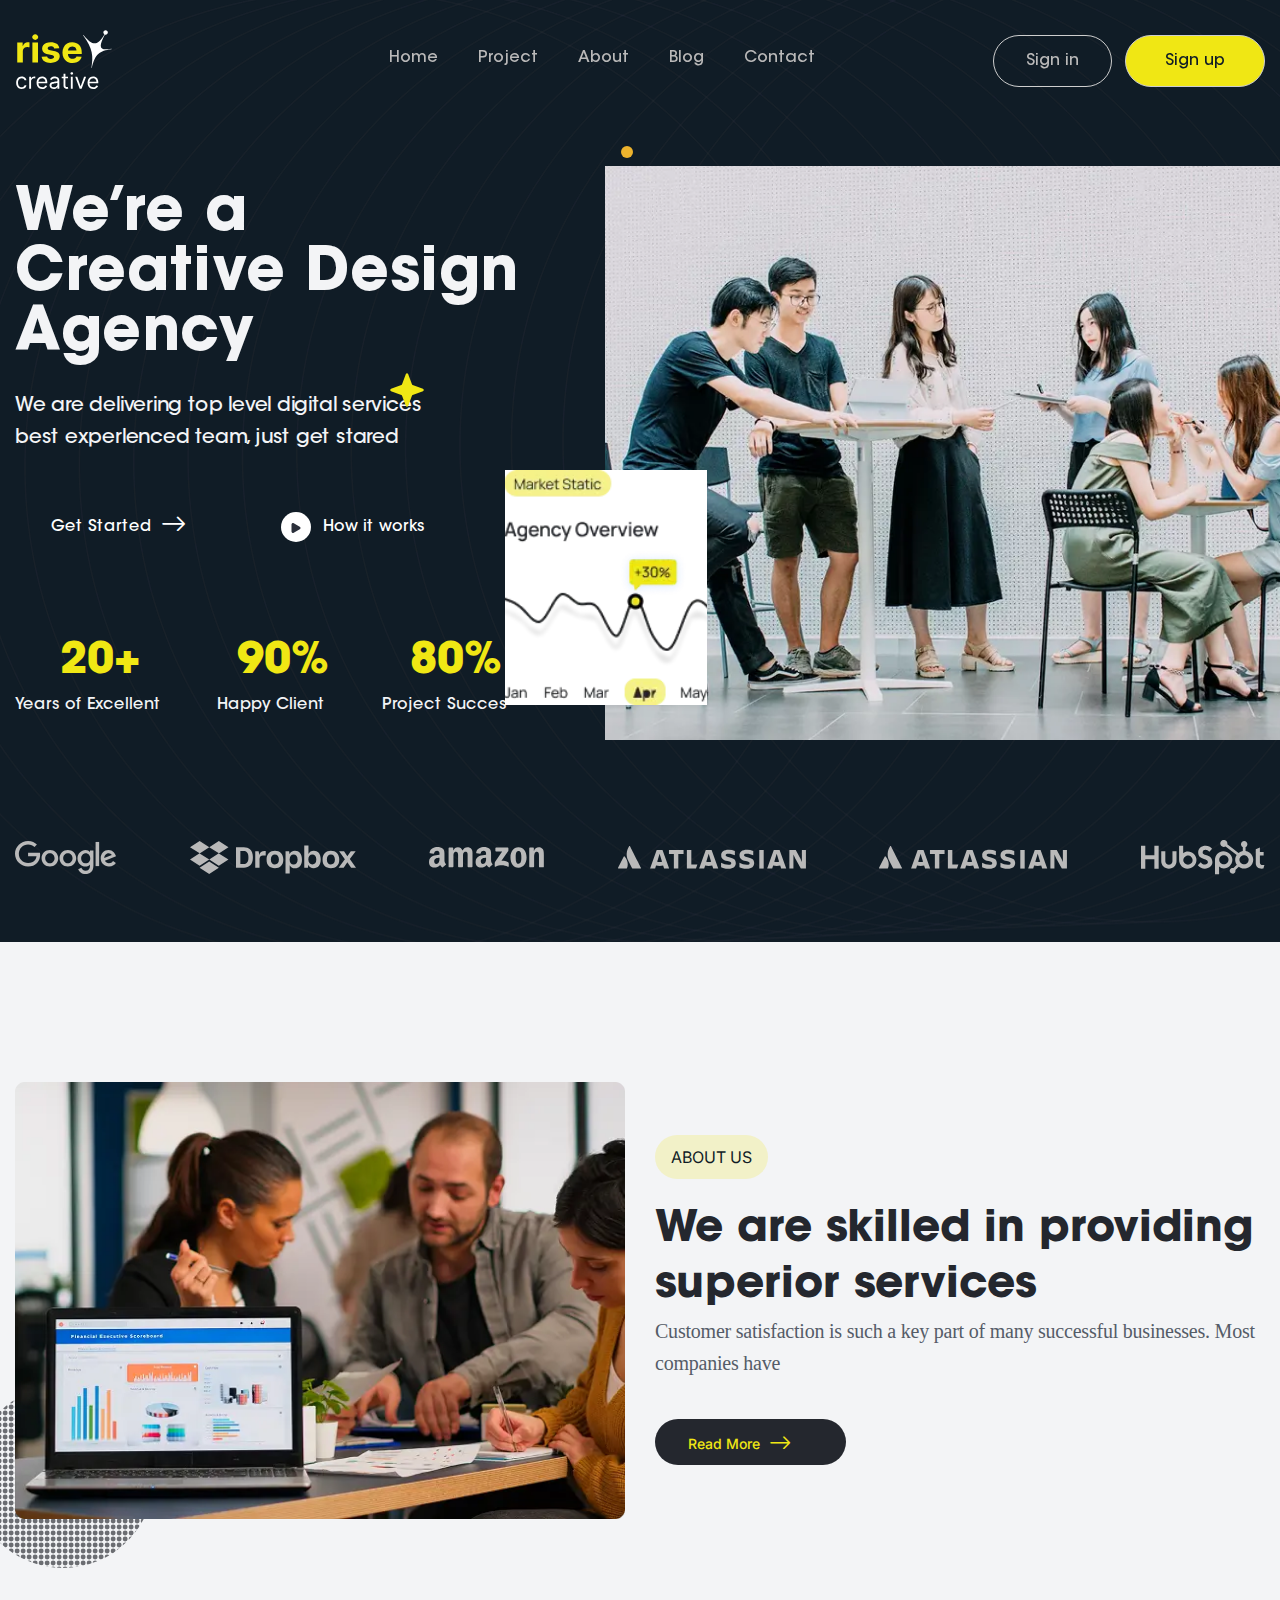
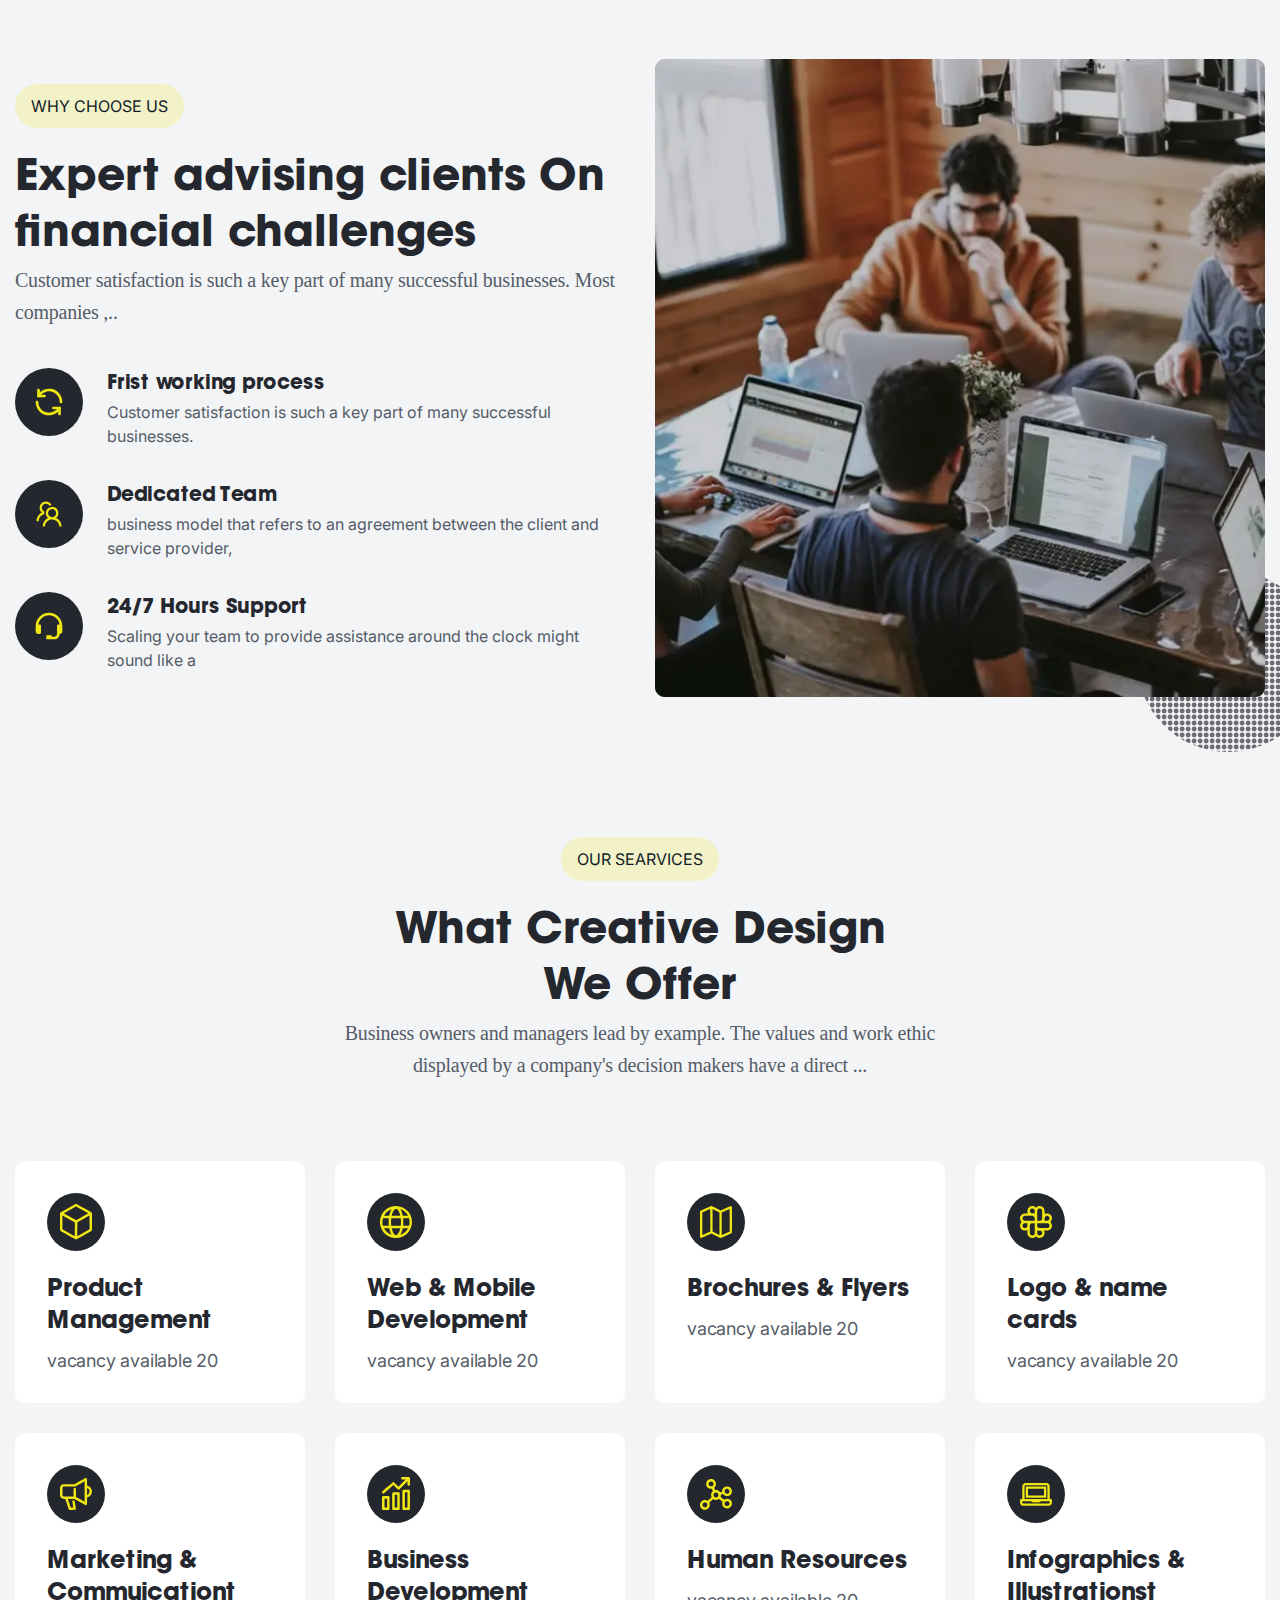
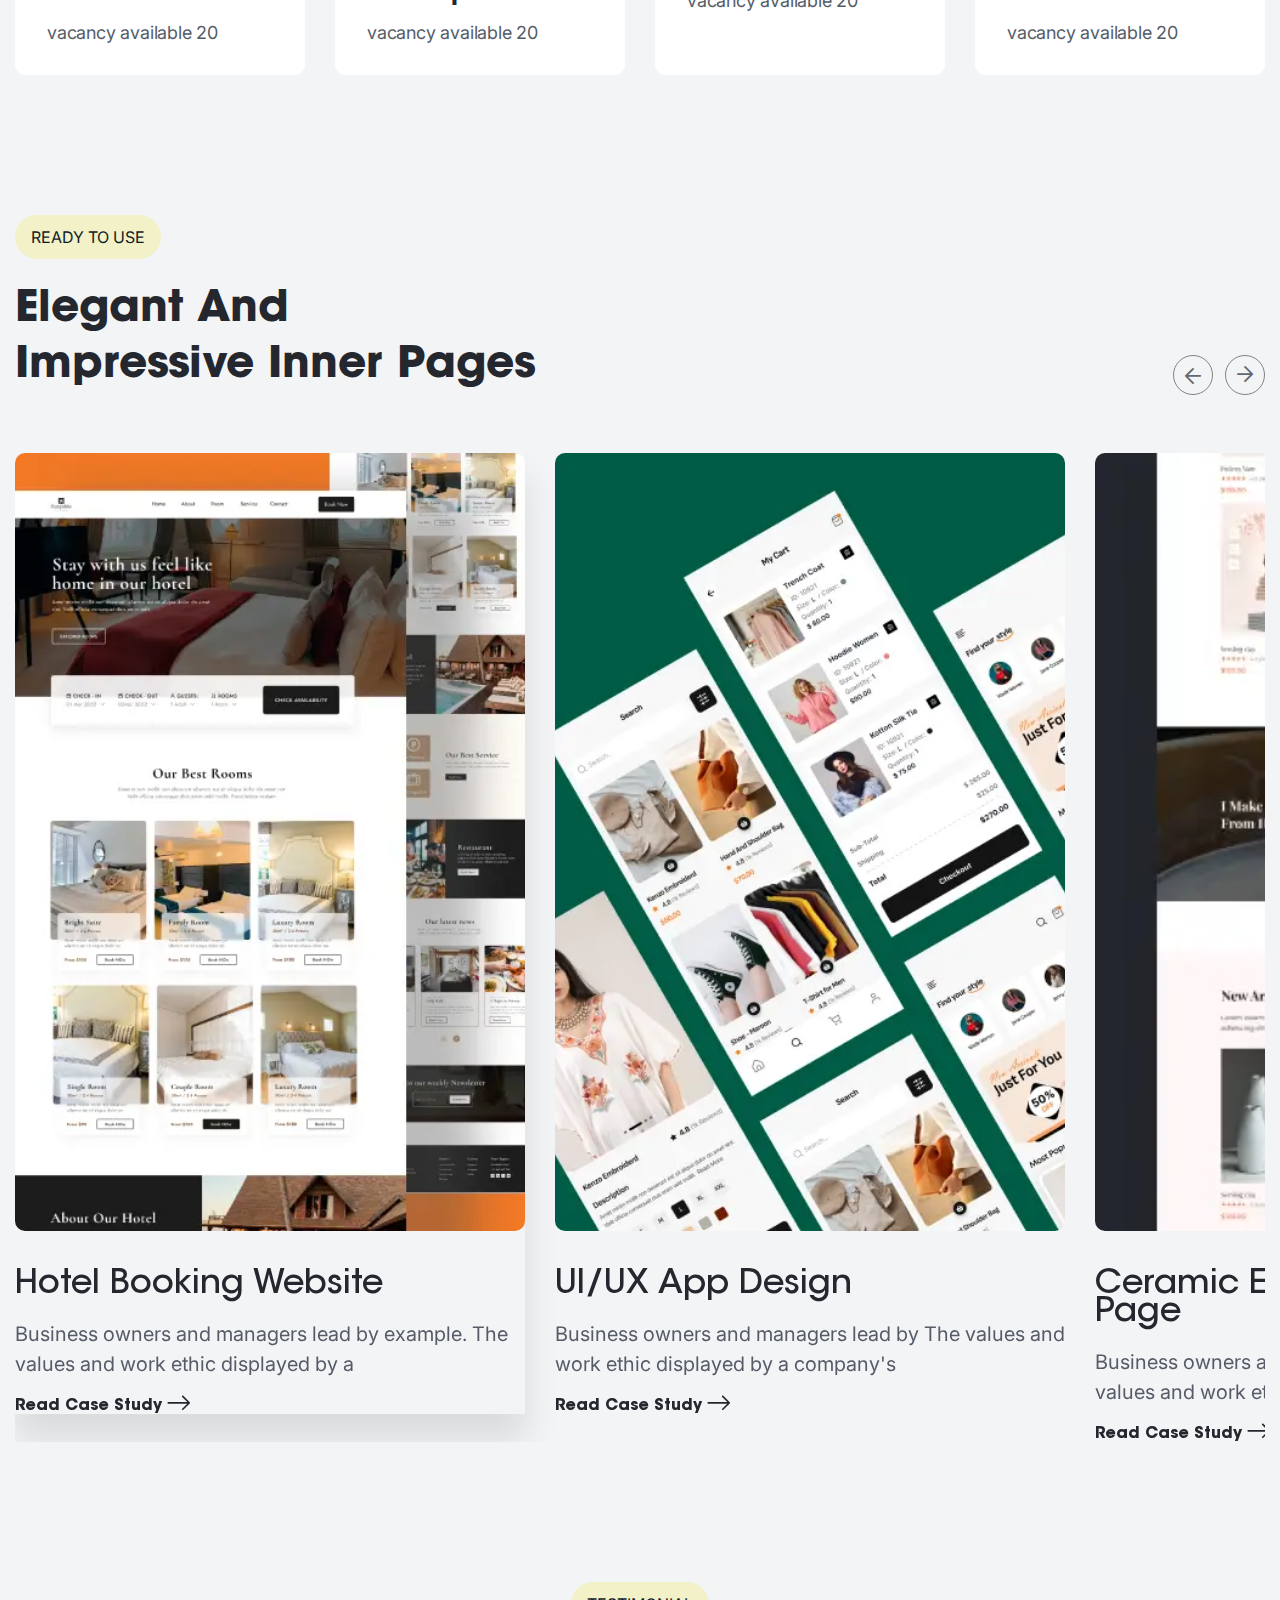
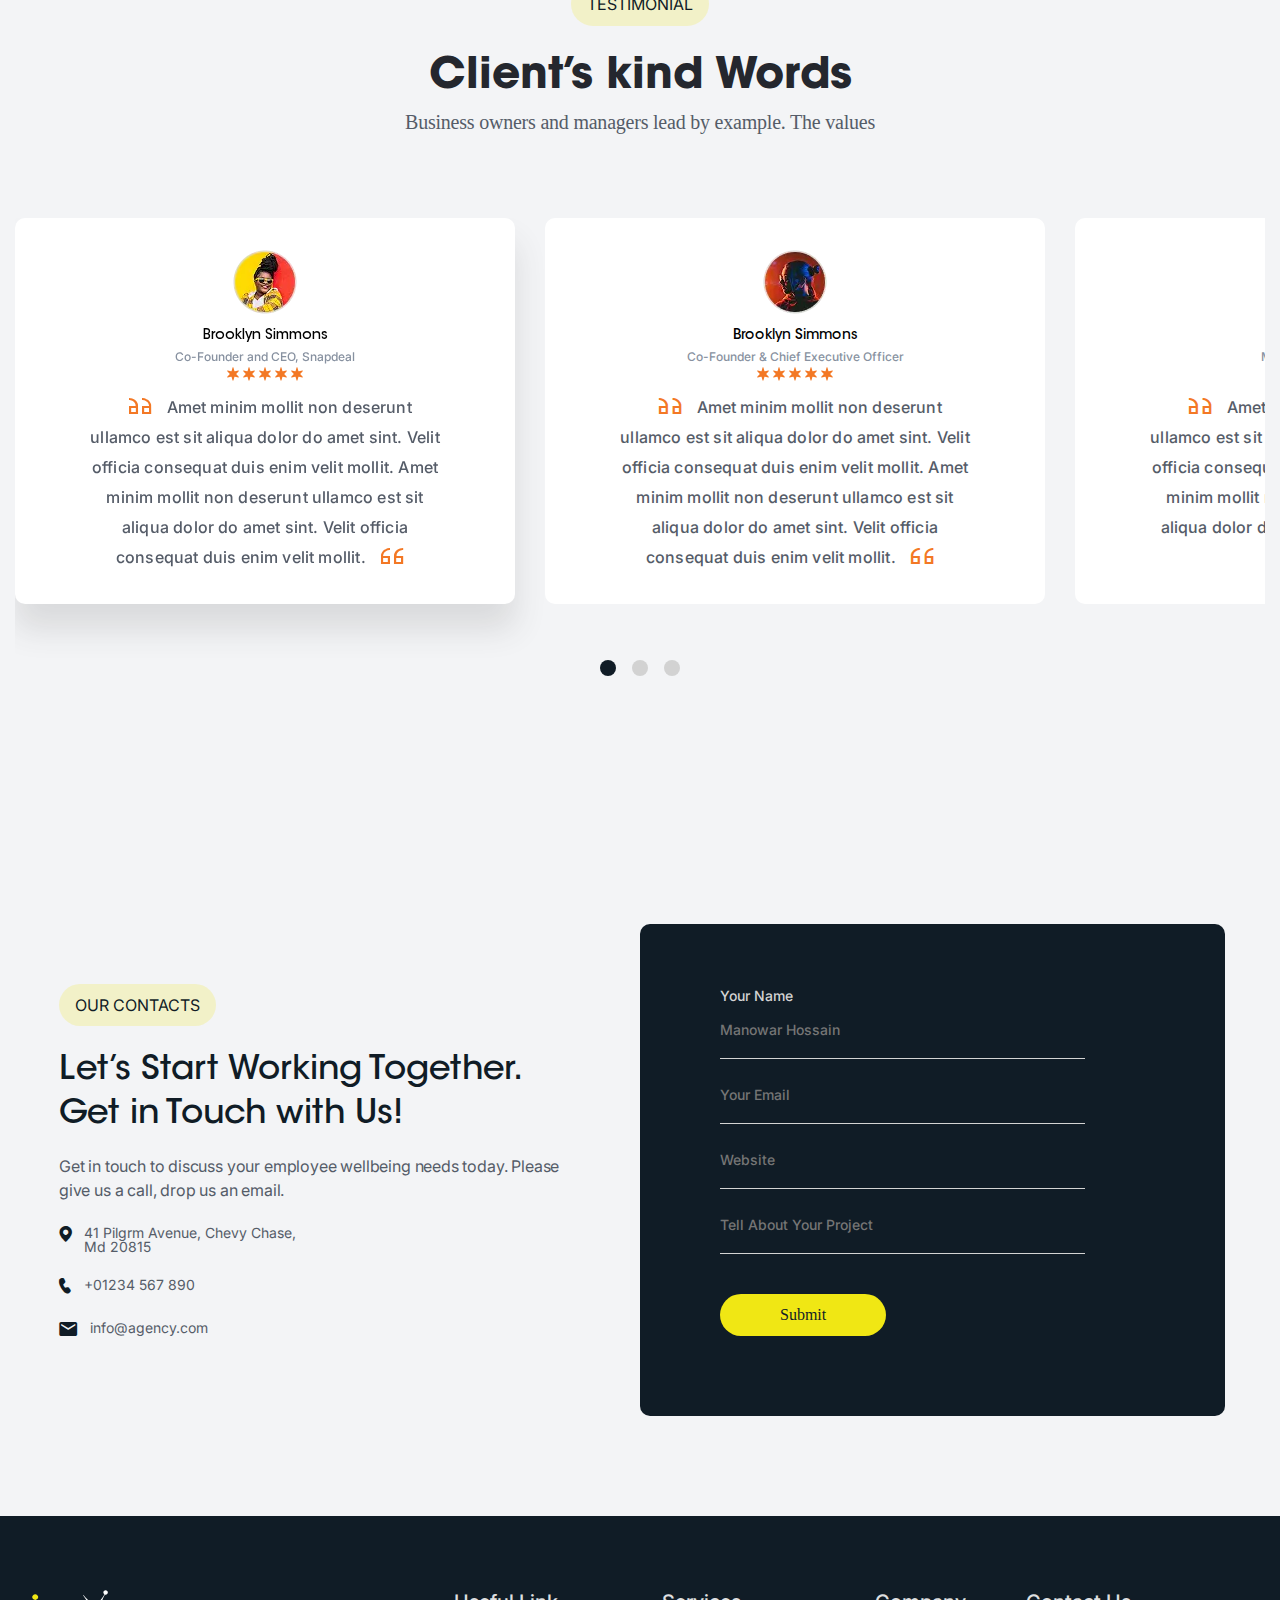
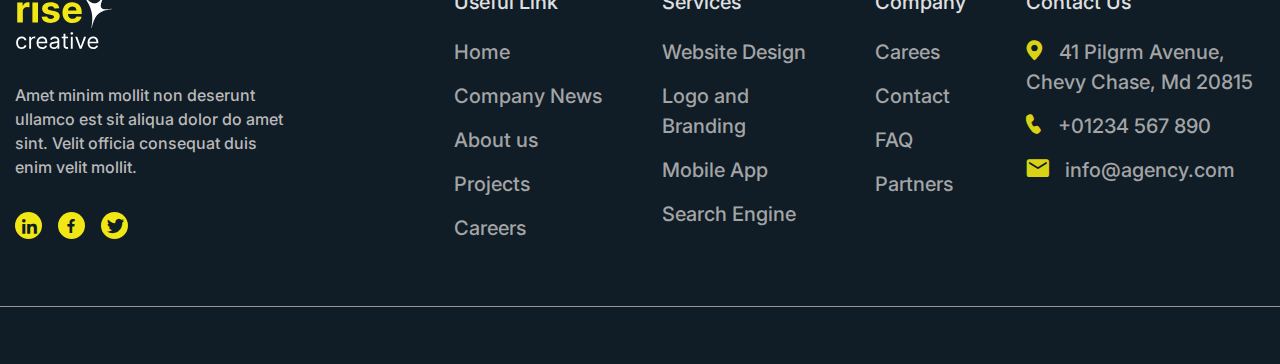
==== index.html @ 87b7d8b0 "Add files via upload" ====
<!DOCTYPE html>
<!-- Коди мов https://html-css.co.ua/html/lang-kodu-mov/ -->
<html lang="en">

<head>
	<!-- Кодування тексту -->
	<meta charset="UTF-8">
	<!-- Налаштування в'юпорту (адаптиву, масштабу тощо) -->
	<meta name="viewport" content="width=device-width, initial-scale=1.0">
	<!-- Swiper -->
	<link rel="stylesheet" href="https://cdn.jsdelivr.net/npm/swiper@11/swiper-bundle.min.css">
	<!-- Підключення окремого файлу стилів -->
	<link rel="stylesheet" href="css/style.css">
	<link rel="shortcut icon" href="gerb.ico" type="image/gerb.ico">
	<!-- Заголовок сторінки в браузері -->
	<title>Rise</title>
	<!-- Відкрити усі вкладки в новій вкладці -->
	<!-- <base target="_blank" href> -->
</head>

<body>
	<div class="wrapper">
		<header class="header">
			<div class="header__container">
				<a href="#" class="header__logo logo">
					<img src="img/hedder/logo.svg" alt="logo" class="logo__img">
				</a>
				<div class="header__menu menu">
					<nav class="menu__body">
						<ul class="menu__list">
							<li class="menu__item">
								<a href="" class="menu__link">Home</a>
							</li>
							<li class="menu__item">
								<a href="" class="menu__link">Project</a>
							</li>
							<li class="menu__item">
								<a href="" class="menu__link">About</a>
							</li>
							<li class="menu__item">
								<a href="" class="menu__link">Blog</a>
							</li>
							<li class="menu__item">
								<a href="" class="menu__link">Contact</a>
							</li>
						</ul>
					</nav>
				</div>
				<div class="header__actions actions-header">
					<div data-da=".menu__body, 449.98" class="actions-header__buttons">
						<a href="#" class="actions-header__button button">Sign in</a>
						<a href="#" class="actions-header__button actions-header__button--activ button">Sign up</a>
					</div>
					<button type="button" class="actions-header__icon icon-menu"><span></span></button>
				</div>
			</div>
		</header>
		<main class="page">			
			<div class="page__hero hero">
				<div class="hero__container">
					<div class="hero__content">
						<div class="hero__blok blok-hero">
							<h1 class="blok-hero__titel">We’re a Creative Design Agency</h1>
							<div class="blok-hero__text">
								<p>We are delivering top level digital services
									best experlenced team, just get stared
								</p>
							</div>
							<div class="blok-hero__actions">
								<a href="#" class="blok-hero__button">Get Started<span class="-icon-arrow"></span></a>
								<a href="#" class="blok-hero__button blok-hero__button--before">How it works</a>
							</div>
							<ul class="blok-hero__items">
								<li class="blok-hero__item">
									<h4 class="blok-hero__caption">20+</h4>
									<div class="blok-hero__desc">
										Years of Excellent
									</div>
								</li>
								<li class="blok-hero__item">
									<h4 class="blok-hero__caption">90%</h4>
									<div class="blok-hero__desc">
										Happy Client
									</div>
								</li>
								<li class="blok-hero__item">
									<h4 class="blok-hero__caption">80%</h4>
									<div class="blok-hero__desc">
										Project Succes
									</div>
								</li>
							</ul>
						</div>
						<div class="hero__image">
							<img class="image" src="img/hero/01.webp" alt="hero">
							<div class="hero__image-min">
								<img class="image" src="img/hero/Frame 38434.webp" alt="hero">
							</div>
						</div>
					</div>
					<ul class="hero__items">
						<li class="hero__item">
							<img src="img/svg/google.svg" alt="company">
						</li>
						<li class="hero__item">
							<img src="img/svg/dropbox.svg" alt="company">
						</li>
						<li class="hero__item">
							<img src="img/svg/amazon.svg" alt="company">
						</li>
						<li class="hero__item">
							<img src="img/svg/atlassian.svg" alt="company">
						</li>
						<li class="hero__item">
							<img src="img/svg/atlassian.svg" alt="company">
						</li>
						<li class="hero__item">
							<img src="img/svg/hubSpot.svg" alt="company">
						</li>
					</ul>
				</div>
			</div>
			<div class="page__services services">
				<div class="services__container">
					<div class="services__picture">
						<img class="image" src="img/services/01.webp" alt="services">
					</div>
					<div class="services__component-header component-header">
						<div class="component-header__sabtitle">About us</div>
						<h2 class="component-header__title">We are skilled in providing superior services</h2>
						<div class="component-header__text">
							<p>
								Customer satisfaction is such a key part of many successful businesses. Most companies have
							</p>
						</div>
						<a href="#" class="component-header__link">Read More <span class="-icon-arrow"></span></a>
					</div>
				</div>
			</div>
			<div class="page__expert expert">
				<div class="expert__container">
					<div class="expert__body">
						<div class="expert__component-header component-header">
							<div class="component-header__sabtitle">Why choose us</div>
							<h2 class="component-header__title">Expert advising clients On financial challenges</h2>
							<div class="component-header__text">
								<p>
									Customer satisfaction is such a key part of many successful businesses. Most companies ,..
								</p>
							</div>
						</div>
						<ul class="expert__items">
							<li class="expert__item">
								<div class="expert__icon">
									<img class="expert__img" src="img/svg/process.svg" alt="icon">
								</div>
								<div class="expert__blok">
									<h3 class="expert__title">
										Frist working process
									</h3>
									<div class="expert__text">
										<p>
											Customer satisfaction is such a key part of many successful businesses.
										</p>
									</div>
								</div>
							</li>
							<li class="expert__item">
								<div class="expert__icon">
									<img class="expert__img" src="img/svg/team.svg" alt="icon">
								</div>
								<div class="expert__blok">
									<h3 class="expert__title">
										Dedicated Team
									</h3>
									<div class="expert__text">
										<p>
											business model that refers to an agreement between the client and service provider,
										</p>
									</div>
								</div>
							</li>
							<li class="expert__item">
								<div class="expert__icon">
									<img class="expert__img" src="img/svg/hours.svg" alt="icon">
								</div>
								<div class="expert__blok">
									<h3 class="expert__title">
										24/7 Hours Support
									</h3>
									<div class="expert__text">
										<p>
											Scaling your team to provide assistance around the clock might sound like a
										</p>
									</div>
								</div>
							</li>
						</ul>
					</div>
					<div class="expert__picture">
						<img class="image" src="img/expert/01.webp" alt="expert">
					</div>
				</div>
			</div>
			<div class="page__creative creative">
				<div class="creative__container">
					<div class="creative__component-header component-header component-header--center">
						<div class="component-header__sabtitle component-header__sabtitle--center">our searvices</div>
						<h2 class="component-header__title component-header__title--center">What Creative Design We Offer</h2>
						<div class="component-header__text component-header__text--center">
							<p>Business owners and managers lead by example. The values and work ethic displayed by a company's
								decision
								makers have a
								direct ...</p>
						</div>
					</div>
					<ul class="creative__cards">
						<li class="creative__card card">
							<img class="card__icon" src="img/svg/product.svg" alt="icon">
							<h2 class="card__titel">Product
								Management</h2>
							<div class="card__text">
								<p>vacancy available 20</p>
							</div>
						</li>
						<li class="creative__card card">
							<img class="card__icon" src="img/svg/web.svg" alt="icon">
							<h2 class="card__titel">
								Web & Mobile Development
							</h2>
							<div class="card__text">
								<p>vacancy available 20</p>
							</div>
						</li>
						<li class="creative__card card">
							<img class="card__icon" src="img/svg/brochures.svg" alt="icon">
							<h2 class="card__titel">
								Brochures & Flyers
							</h2>
							<div class="card__text">
								<p>vacancy available 20</p>
							</div>
						</li>
						<li class="creative__card card">
							<img class="card__icon" src="img/svg/cards.svg" alt="icon">
							<h2 class="card__titel">
								Logo & name cards
							</h2>
							<div class="card__text">
								<p>vacancy available 20</p>
							</div>
						</li>
						<li class="creative__card card">
							<img class="card__icon" src="img/svg/commuication.svg" alt="icon">
							<h2 class="card__titel">
								Marketing & Commuicationt</h2>
							<div class="card__text">
								<p>vacancy available 20</p>
							</div>
						</li>
						<li class="creative__card card">
							<img class="card__icon" src="img/svg/development.svg" alt="icon">
							<h2 class="card__titel">
								Business Development
							</h2>
							<div class="card__text">
								<p>vacancy available 20</p>
							</div>
						</li>
						<li class="creative__card card">
							<img class="card__icon" src="img/svg/hyman.svg" alt="icon">
							<h2 class="card__titel">
								Human Resources
							</h2>
							<div class="card__text">
								<p>vacancy available 20</p>
							</div>
						</li>
						<li class="creative__card card">
							<img class="card__icon" src="img/svg/infographics.svg" alt="icon">
							<h2 class="card__titel">Infographics & Illustrationst</h2>
							<div class="card__text">
								<p>vacancy available 20</p>
							</div>
						</li>
					</ul>
				</div>
			</div>
			<div class="page__jop jop">
				<div class="jop__container">
					<div class="jop__blok">
						<div class="jop__component-header component-header">
							<div class="component-header__sabtitle">Ready To Use</div>
							<h2 class="component-header__title">Elegant And Impressive Inner Pages</h2>
						</div>
						<div class="jop__control ">
							<button class="jop__arrow jop__arrow--left -icon-slider-arrow" type="button"></button>
							<button class="jop__arrow jop__arrow--right -icon-slider-arrow" type="button"></button>
						</div>
					</div>
					<div class="jop__slider slider-jop">
						<div class="slider-jop__swiper swiper">
							<div class="slider-jop__wrapper swiper-wrapper">
								<div class="slider-jop__slide swiper-slide">
									<div class="slider-jop__image">
										<img class="image" src="img/jop/01.webp" alt="image">
									</div>
									<div class="slider-jop__blok">
										<h3 class="slider-jop__title">Hotel Booking Website</h3>
										<div class="slider-jop__text">
											Business owners and managers lead by example. The values and work ethic displayed by a
										</div>
										<a href="#" class="slider-jop__link">Read Case Study <span class="-icon-arrow"></span></a>
									</div>
								</div>
								<div class="slider-jop__slide swiper-slide">
									<div class="slider-jop__image">
										<img class="image" src="img/jop/02.webp" alt="image">
									</div>
									<div class="slider-jop__blok">
										<h3 class="slider-jop__title">UI/UX App Design</h3>
										<div class="slider-jop__text">
											Business owners and managers lead by The values and work ethic displayed by a company's
										</div>
										<a href="#" class="slider-jop__link">Read Case Study <span class="-icon-arrow"></span></a>
									</div>
								</div>
								<div class="slider-jop__slide swiper-slide">
									<div class="slider-jop__image">
										<img class="image" src="img/jop/03.webp" alt="image">
									</div>
									<div class="slider-jop__blok">
										<h3 class="slider-jop__title">Ceramic E-commerce Landing Page</h3>
										<div class="slider-jop__text">
											Business owners and managers lead by example. The values and work ethic displayed by a company's
										</div>
										<a href="#" class="slider-jop__link">Read Case Study <span class="-icon-arrow"></span></a>
									</div>
								</div>
							</div>
						</div>
					</div>
				</div>
			</div>
			<div class="page__word word">
				<div class="word__container">
					<div class="word__component-header component-header component-header--center">
						<div class="component-header__sabtitle component-header__sabtitle--center">TESTIMONIAL</div>
						<h2 class="component-header__title component-header__title--center">Client’s kind Words</h2>
						<div class="component-header__text component-header__text--center">
							<p>Business owners and managers lead by example. The values</p>
						</div>
					</div>
					<div class="word__swiper swiper">
						<div class="word__slide slide-word swiper-wrapper">
							<div class="slide-word__body swiper-slide">
								<div class="slide-word__img">
									<img src="img/words/01.webp" alt="img">
								</div>
								<div class="slide-word__blok">
									<h4 class="slide-word__title">Brooklyn Simmons</h4>
									<div class="slide-word__text">
										<p>Co-Founder and CEO, Snapdeal</p>
									</div>
									<div class="slide-word__rate">
										<img src="img/words/star.svg" alt="rate">
									</div>
								</div>
								<div class="slide-word__paragraph">
									<span class="-icon-marks-ent"></span>
									Amet minim mollit non deserunt ullamco est sit aliqua dolor do amet sint. Velit officia consequat
									duis enim velit
									mollit. Amet minim mollit non deserunt ullamco est sit aliqua dolor do amet sint. Velit officia
									consequat duis enim
									velit mollit.
									<span class="-icon-marks-start"></span>
								</div>
							</div>
							<div class="slide-word__body swiper-slide">
								<div class="slide-word__img">
									<img src="img/words/02.webp" alt="img">
								</div>
								<div class="slide-word__blok">
									<h4 class="slide-word__title">Brooklyn Simmons</h4>
									<div class="slide-word__text">
										<p>Co-Founder & Chief Executive Officer</p>
									</div>
									<div class="slide-word__rate">
										<img src="img/words/star.svg" alt="rate">
									</div>
								</div>
								<div class="slide-word__paragraph">
									<span class="-icon-marks-ent"></span>
								Amet minim mollit non deserunt ullamco est sit aliqua dolor do amet sint. Velit officia consequat duis enim velit
								mollit. Amet minim mollit non deserunt ullamco est sit aliqua dolor do amet sint. Velit officia consequat duis enim
								velit mollit.
									<span class="-icon-marks-start"></span>
								</div>
							</div>
							<div class="slide-word__body swiper-slide">
								<div class="slide-word__img">
									<img src="img/words/03.webp" alt="img">
								</div>
								<div class="slide-word__blok">
									<h4 class="slide-word__title">Jacob Jones</h4>
									<div class="slide-word__text">
										<p>Marketing Coordinator</p>
									</div>
									<div class="slide-word__rate">
										<img src="img/words/star.svg" alt="rate">
									</div>
								</div>
								<div class="slide-word__paragraph">
									<span class="-icon-marks-ent"></span>
									Amet minim mollit non deserunt ullamco est sit aliqua dolor do amet sint. Velit officia consequat duis enim velit
									mollit. Amet minim mollit non deserunt ullamco est sit aliqua dolor do amet sint. Velit officia cons
									<span class="-icon-marks-start"></span>
								</div>
							</div>
						</div>
						<div class="word__pagination swiper-pagination">
							<samp class="word__bullet"></samp>
							<samp class="word__bullet"></samp>
							<samp class="word__bullet"></samp>
							<samp class="word__bullet"></samp>
						</div>
					</div>
				</div>
			</div>
			<div class="page__start start">
				<div class="start__container">
					<div class="start__body">
						<div class="start__sabtitle">
							OUR CONTACTS
						</div>
						<div class="start__blok">
							<h3 class="start__title">
								Let’s Start Working Together. Get in Touch with Us!
							</h3>
							<div class="start__text">
								<p>
									Get in touch to discuss your employee wellbeing needs today. Please give us a call, drop us an email.
								</p>
							</div>
						</div>
						<ul class="start__items">
							<li class="start__item">
								<div class="start__icon">
									<a href="#" class="start__link-icon">
										<span class="-icon-map"></span>
									</a>
								</div>
								<a href="#" class="start__link">41 Pilgrm Avenue, Chevy Chase, Md 20815</a>
							</li>
							<li class="start__item">
								<div class="start__icon">
									<a href="#" class="start__link-icon">
										<span class="-icon-tel"></span>
									</a>
								</div>
								<a href="tel:+01234567890" class="start__link">+01234 567 890</a>
							</li>
							<li class="start__item">
								<div class="start__icon">
									<a href="#" class="start__link-icon"><span class="-icon-emel"></span></a>
								</div>
								<a href="mailto:info@agency.com" class="start__link">info@agency.com</a>
							</li>
						</ul>
					</div>
					<form action="#" method="post" class="start__form form">
						<div class="form__blok">
							<div class="form__caption">Your Name</div>
							<div class="form__items">
								<div class="form__item">
									<input name="form[]" class="form__input" placeholder="Manowar Hossain" type="text">
								</div>
								<div class="form__item">
									<input name="form[]" class="form__input" placeholder="Your Email" required type="email">
								</div>
								<div class="form__item">
									<input name="form[]" class="form__input" placeholder="Website" type="text">
								</div>
								<div class="form__item">
									<input name="form[]" id="budget" class="form__input" placeholder="Tell About Your Project"
										type="text">
								</div>
							</div>
							<button class="form__button" type="submit">Submit</button>
						</div>
					</form>

				</div>
			</div>

		</main>
		<footer class="footer">
			<div class="footer__container">
				<div class="footer__body">
					<a href="#" class="footer__logo logo">
						<img src="img/hedder/logo.svg" alt="logo" class="logo__img">
					</a>
					<div class="footer__text">
						<p>
							Amet minim mollit non deserunt ullamco est sit aliqua dolor do amet sint. Velit officia consequat duis
							enim velit
							mollit.
						</p>
					</div>
					<ul class="footer__networks networks">
						<li class="networks__item"><a href="#" class="networks__link -icon-in"></a></li>
						<li class="networks__item"><a href="#" class="networks__link -icon-facebook"></a></li>
						<li class="networks__item"><a href="#" class="networks__link -icon-tviter"></a></li>
					</ul>
				</div>
				<ul class="footer__list">
					<li class="footer__item">
						<a href="#" class="footer__link">Useful Link</a>
						<ul class="footer__items item-footer">
							<li class="item-footer__item"><a href="#" class="item-footer__link">Home</a></li>
							<li class="item-footer__item"><a href="#" class="item-footer__link">Company News</a></li>
							<li class="item-footer__item"><a href="#" class="item-footer__link">About us</a></li>
							<li class="item-footer__item"><a href="#" class="item-footer__link">Projects</a></li>
							<li class="item-footer__item"><a href="#" class="item-footer__link">Careers</a></li>
						</ul>
					</li>
					<li class="footer__item">
						<a href="#" class="footer__link">Services</a>
						<ul class="footer__items item-footer">
							<li class="item-footer__item"><a href="#" class="item-footer__link">Website Design</a></li>
							<li class="item-footer__item"><a href="#" class="item-footer__link">Logo and Branding</a></li>
							<li class="item-footer__item"><a href="#" class="item-footer__link">Mobile App</a></li>
							<li class="item-footer__item"><a href="#" class="item-footer__link">Search Engine</a></li>
						</ul>
					</li>
					<li class="footer__item">
						<a href="#" class="footer__link">Company</a>
						<ul class="footer__items item-footer">
							<li class="item-footer__item"><a href="#" class="item-footer__link">Carees</a></li>
							<li class="item-footer__item"><a href="#" class="item-footer__link">Contact</a></li>
							<li class="item-footer__item"><a href="#" class="item-footer__link">FAQ</a></li>
							<li class="item-footer__item"><a href="#" class="item-footer__link">Partners</a></li>
						</ul>
					</li>
					<li class="footer__item">
						<a href="#" class="footer__link">Contact Us</a>
						<ul class="footer__items item-footer">
							<li class="item-footer__item">
								<a href="#" class="item-footer__link">
									<span class="-icon-map"></span>41 Pilgrm Avenue, Chevy Chase, Md 20815
								</a>
							</li>
							<li class="item-footer__item">
								<a href="tel:+01234567890" class="item-footer__link">
									<span class="-icon-tel"></span>+01234 567 890
								</a>
							</li>
							<li class="item-footer__item">
								<a href="mailto:info@agency.com" class="item-footer__link">
									<span class="-icon-emel"></span>info@agency.com
								</a>
							</li>
						</ul>
					</li>
				</ul>
			</div>
		</footer>
	</div>
	<!-- Swiper -->
	<script src="https://cdn.jsdelivr.net/npm/swiper@11/swiper-bundle.min.js"></script>
	<!-- Підключення JS-файлу з кодом -->
	<script src="js/script.js"></script>
</body>

</html>
---- css/style.css ----
@charset "UTF-8";
/*====Підключення фрифтів===*/
/* Google Fonts (Plugin) */
@import url("https://fonts.googleapis.com/css?family=Inter:regular,500,700&display=swap");
@import url("https://fonts.googleapis.com/css?family=Manrope:regular,500,700&display=swap");
/* Локальне підключення шрифтів */
@import url("reset.css");
@import url("variables.css");
@font-face {
  font-family: "ITC Avant Garde Gothic Std";
  src: url("../fonts/ITCAvantGardeStd-Bold.woff2") format("woff2");
  font-weight: bold;
  font-style: normal;
  font-display: swap;
}
@font-face {
  font-family: "ITC Avant Garde Gothic Std";
  src: url("../fonts/ITCAvantGardeStd-Md.woff2") format("woff2");
  font-weight: 500;
  font-style: normal;
  font-display: swap;
}
@font-face {
  font-family: "ITC Avant Garde Gothic Std";
  src: url("../fonts/ITCAvantGardeStd-Bk.woff") format("woff2");
  font-weight: 400;
  font-style: normal;
  font-display: swap;
}
/* Локальне підключення шконочного шрифта */
@font-face {
  font-family: "icons";
  src: url("../fonts/icons.woff2") format("woff2");
  font-weight: normal;
  font-style: normal;
  font-display: block;
}
[class*=-icon-]::before {
  font-family: "icons";
  speak: never;
  font-style: normal;
  font-weight: normal;
  font-variant: normal;
  text-transform: none;
  line-height: 1;
  /* Better Font Rendering =========== */
  -webkit-font-smoothing: antialiased;
  -moz-osx-font-smoothing: grayscale;
}

.-icon-slider-arrow:before {
  content: "\e909";
  color: #636770;
}

.-icon-arrow:before {
  content: "\e900";
}

.-icon-emel:before {
  content: "\e901";
}

.-icon-facebook:before {
  content: "\e902";
}

.-icon-in:before {
  content: "\e903";
}

.-icon-map:before {
  content: "\e904";
}

.-icon-marks-ent:before {
  content: "\e905";
}

.-icon-marks-start:before {
  content: "\e906";
}

.-icon-tel:before {
  content: "\e907";
}

.-icon-tviter:before {
  content: "\e908";
}

/*====Підключення фрифтів===*/
/* Скидання стилів */
/* Цвет */
/* Основні стилі */
body {
  font-family: "ITC Avant Garde Gothic Std", Regular;
  background-color: var(--bg-color);
  color: var(--main-color);
  font-weight: 500;
  font-size: 1rem;
  line-height: 1;
}

.wrapper {
  min-height: 100%;
  overflow: clip;
  display: flex;
  flex-direction: column;
}

.wrapper > main {
  flex-grow: 1;
}

/* --------------------- */
[class*=__container] {
  max-inline-size: 81.875rem;
  margin-inline: auto;
  padding-inline: 15px;
}

[class*=page__]:not(:last-child) {
  margin-block-end: 8.75rem;
}

/* --------------------- */
/* --------------------- */
/* БЕМ елементі @import */
.button {
  border: 0.0625rem solid var(--main-color-1);
  line-height: 1.5;
}

.image {
  width: 100%;
  height: 100%;
  -o-object-fit: cover;
     object-fit: cover;
}

.component-header {
  display: flex;
  flex-direction: column;
  -moz-column-gap: 1rem;
       column-gap: 1rem;
}
.component-header--center {
  align-items: center;
  justify-items: center;
}
.component-header__sabtitle {
  align-self: flex-start;
  border-radius: 6.25rem;
  background-color: rgba(240, 231, 20, 0.2);
  padding: 0.625rem 1rem;
  margin-block-end: 1.5rem;
  color: var(--color);
  font-family: Inter;
  font-size: 1rem;
  font-weight: 400;
  line-height: 1.5; /* 150% */
  text-transform: uppercase;
}
.component-header__sabtitle--center {
  align-self: center;
}
.component-header__title {
  color: var(--color1);
  font-size: 2.75rem;
  font-weight: 600;
  line-height: 1.2727; /* 127.273% */
}
.component-header__title--center {
  max-width: 30.9375rem;
  text-align: center;
}
.component-header__text {
  margin-block-end: 2.5rem;
  color: var(--main-color-4);
  font-size: 1.25rem;
  font-weight: 300;
  line-height: 1.6; /* 160% */
  letter-spacing: -0.22px;
}
.component-header__text--center {
  max-width: 41.5rem;
  text-align: center;
  margin-block-end: 0;
}
.component-header__link {
  align-self: flex-start;
  border-radius: 6.25rem;
  background-color: var(--color1);
  padding-block-start: 0.875rem;
  padding-block-end: 0.625rem;
  padding-inline-start: 2.0625rem;
  padding-inline-end: 3.4375rem;
  color: var(--color-button);
  font-family: Inter;
  font-size: 0.875rem;
  font-weight: 500;
  line-height: 1.57143; /* 157.143% */
  transition: opacity 0.3s;
}
.component-header__link span {
  margin-inline-start: 0.375rem;
}
@media (any-hover: hover) {
  .component-header__link:hover {
    transition: opacity 0.3s;
    opacity: 0.5;
  }
}

body .popup--open {
  overflow: hidden;
}

.popup {
  position: fixed;
  inline-size: 100%;
  block-size: 100%;
  z-index: 1000;
  inset-inline-start: 0;
  inset-block-start: 0;
  display: flex;
  flex-direction: column;
  align-items: center;
  background-color: var(--main-color-input);
  visibility: hidden;
  opacity: 0;
  transform: visibility 0.3s, opacity 0.3s;
}
.popup--open {
  visibility: visible;
  opacity: 1;
}
.popup__wrapper {
  border-radius: 0.5rem;
  padding: 0.625rem 0.9375rem;
  inset-inline-start: 0;
  inset-block-start: 25%;
  background-color: var(--color-button--hover);
  position: relative;
  overflow: auto;
  display: flex;
  flex-direction: column;
}
.popup__body {
  padding: 0.625rem 0.9375rem;
  overflow: auto;
  flex-grow: 1;
  max-inline-size: 47.5rem;
}
.popup__body :not(:last-child) {
  margin-block-end: 0.625rem;
}

.body-popup__blok {
  display: flex;
  align-items: center;
  position: relative;
}
.body-popup__close {
  block-size: 1.875rem;
  inline-size: 1.875rem;
  position: absolute;
  inset-inline-end: 0rem;
}
.body-popup__close::before, .body-popup__close::after {
  content: "";
  position: absolute;
  background-color: #000;
  block-size: 0.125rem;
  inline-size: 100%;
  inset-inline-start: 0;
  inset-block-start: 50%;
}
.body-popup__close::before {
  transform: rotate(-45deg);
}
.body-popup__close::after {
  transform: rotate(45deg);
}
.body-popup__title {
  font-size: 1.875rem;
  line-height: 1.5;
}

/* Стилів header */
.header {
  position: fixed;
  width: 100%;
  z-index: 10;
}
.header--scroll {
  background-color: var(--main-scroll);
}
.header--scroll .header__container {
  padding-block: 0;
}
.header__container {
  padding-block: 1.6875em 1.75em;
  display: flex;
  align-items: center;
}
@media (min-width: 71.875em) {
  .header__container {
    -moz-column-gap: 10.1875em;
         column-gap: 10.1875em;
  }
}
@media (max-width: 71.875em) {
  .header__container {
    justify-content: space-between;
  }
}
.header__menu {
  padding-inline-end: 0.9375em;
}
@media (min-width: 69.375em) {
  .header__menu {
    flex-grow: 1;
  }
}
.header__actions {
  display: flex;
  align-items: center;
  justify-content: flex-end;
  -moz-column-gap: 1rem;
       column-gap: 1rem;
  z-index: 6;
}
@media (max-width: 52.8125em) {
  .header__actions {
    flex-grow: 1;
  }
}
.header__icon {
  justify-items: end;
}

.actions-header__buttons {
  display: flex;
  align-items: center;
  gap: 0.8125rem;
  position: relative;
  z-index: 6;
}
@media (max-width: 28.12375em) {
  .actions-header__buttons {
    flex-direction: column;
  }
}
.actions-header__button {
  flex-shrink: 0;
  padding-block: 0.8125rem;
  padding-inline: 2rem;
  border-radius: 6.25rem;
  border: 0.0625rem solid var(--main-color-1);
  transition: all 0.3s ease;
}
@media (any-hover: hover) {
  .actions-header__button:hover {
    background-color: var(--color-button);
    color: var(--color);
    transition: all 0.3s ease;
    opacity: 0.5;
  }
}
.actions-header__button--activ {
  border-radius: 62.5rem;
  padding-inline: 2.4375rem;
  background-color: var(--color-button);
  color: var(--color);
  transition: all 0.3s ease-in 0.3s;
}
@media (max-width: 22em) {
  .actions-header__button--activ {
    padding-inline: 2rem;
  }
}
@media (any-hover: hover) {
  .actions-header__button--activ:hover {
    transition: all 0.3s ease-in 0.3s;
    opacity: 0.5;
  }
}
.actions-header__icon {
  display: none;
}
@media (max-width: 52.8125rem) {
  .actions-header__icon {
    display: inline-block;
  }
}

.menu__icon {
  display: none;
}
@media (max-width: toEem(845)) {
  .menu__icon {
    display: inline-block;
  }
}
.menu__list {
  justify-content: flex-end;
  display: flex;
  flex-wrap: wrap;
  -moz-column-gap: 2.5rem;
       column-gap: 2.5rem;
  row-gap: 0.9375rem;
}
@media (max-width: 62.5em) {
  .menu__list {
    justify-content: center;
  }
}
.menu__item {
  padding-block: 0.75rem;
}
.menu__link {
  padding-block-end: 0.375rem;
  color: var(--main-color);
  font-weight: 500;
}
.menu__link:hover {
  margin-block-end: -0.0625rem;
  border-bottom: 0.0625rem solid var(--pragraph);
  color: var(--pragraph);
}

@media (max-width: 52.8125em) {
  .menu__icon {
    position: relative;
    z-index: 3;
  }
  .menu__body {
    position: fixed;
    inset-inline-start: 100%;
    inset-block-start: 0;
    inline-size: 100%;
    block-size: 100%;
    z-index: 2;
    overflow: auto;
    transition: inset-inline-start 0.3s;
    padding: 4.375rem 0.9375rem 1.875rem;
    background-color: var(--color);
  }
  .menu__body::before {
    content: "";
    position: fixed;
    block-size: 3.75rem;
    inline-size: 100%;
    inset-inline-start: 100%;
    inset-block-start: 0;
    z-index: 36;
    transition: inset-inline-start 0.3s;
  }
  .menu__list {
    flex-direction: column;
    background-color: transparent;
    align-items: flex-end;
    row-gap: 1.25rem;
  }
  .menu__link {
    font-size: 1.75rem;
  }
  .icon-menu {
    flex-shrink: 0;
    flex-basis: 30px;
    display: flex;
    flex-direction: column;
  }
  .icon-menu span {
    margin-block: 0.375rem;
  }
  .icon-menu span, .icon-menu::before, .icon-menu::after {
    transition: all 0.3s;
    content: "";
    flex-basis: 2px;
    width: 100%;
    background-color: #ffffff;
  }
  .open-menu body {
    overflow: hidden;
  }
  .open-menu .header__logo {
    position: relative;
    z-index: 5;
  }
  .open-menu .header__actions {
    position: relative;
    z-index: 5;
  }
  .open-menu .menu__body {
    padding-block-start: 130px;
    inset-inline-start: 0%;
  }
  .open-menu .menu__body::before {
    inset-inline-start: 0;
  }
  .open-menu .icon-menu {
    justify-content: center;
  }
  .open-menu .icon-menu span {
    width: 0;
    height: 0;
    margin: 0;
  }
  .open-menu .icon-menu::before {
    transform: rotate(45deg) translateY(0.1875rem);
  }
  .open-menu .icon-menu::after {
    transform: rotate(-45deg) translateY(-0.1875rem);
  }
}
/* Стилів home */
.page__hero {
  background-color: var(--color);
  background-image: url(../img/hero/bg.webp);
  background-repeat: no-repeat;
  padding-block-start: 6.25rem;
  padding-block-end: 4.1875rem;
}
@media (min-width: 57.5em) {
  .page__hero {
    padding-block-start: 10.375rem;
    padding-block-end: 4.1875rem;
  }
}
.hero__container {
  display: grid;
  align-items: center;
}
.hero__content {
  padding-block-end: 6.25rem;
  display: flex;
  align-items: center;
  -moz-column-gap: 4.625rem;
       column-gap: 4.625rem;
  row-gap: 2.5rem;
}
@media (max-width: 52.5em) {
  .hero__content {
    flex-wrap: wrap;
  }
}
.hero__blok {
  flex: 0 1 clamp((26.125em), (9.875em) + 28vw, (33.375em));
  color: var(--bg-color);
}
@media (max-width: 52.5em) {
  .hero__blok {
    flex: 0 1 100%;
  }
}
.hero__image {
  flex: 0 1 clamp((33.625em), (2.375em) + 53.38vw, (47.0625em));
  align-self: stretch;
  margin-inline-end: -4.9375rem;
  aspect-ratio: 753/599;
  position: relative;
  position: relative;
}
@media (max-width: 52.5em) {
  .hero__image {
    flex: 0 1 100%;
  }
}
.hero__image::before {
  content: "";
  background-image: url(../img/svg/ellipse.svg);
  background-repeat: no-repeat;
  width: 0.75rem;
  height: 0.75rem;
  position: absolute;
  left: 1rem;
  top: -1.25rem;
}
.hero__image-min {
  width: 12.625rem;
  aspect-ratio: 202/235;
  background-color: var(--pragraph);
  position: absolute;
  left: -6.25rem;
  bottom: 2.1875rem;
}
@media (max-width: 32.1875em) {
  .hero__image-min {
    display: none;
  }
}
.hero__items {
  display: flex;
  justify-content: space-between;
  flex-wrap: wrap;
  align-items: center;
  justify-items: center;
  -moz-column-gap: 1.25rem;
       column-gap: 1.25rem;
  row-gap: 2.5rem;
}
.blok-hero {
  position: relative;
}
.blok-hero::before {
  content: "";
  background-image: url(../img/svg/star.svg);
  background-repeat: no-repeat;
  width: 2.375rem;
  height: 2.375rem;
  position: absolute;
  right: 20%;
  top: 35%;
}
.blok-hero__titel {
  margin-block-end: 1.5rem;
  font-size: 3.75rem;
  font-weight: 700;
  line-height: 1, 1; /* 110% */
  letter-spacing: 0.0375rem;
}
@media (max-width: 27.625em) {
  .blok-hero__titel {
    font-size: 2.5rem;
  }
}
.blok-hero__text {
  margin-block-end: 2.5rem;
  font-size: 1.25rem;
  font-weight: 500;
  line-height: 1.6; /* 160% */
  letter-spacing: -0.01375rem;
  max-width: 26.6875rem;
}
@media (max-width: 27.625em) {
  .blok-hero__text {
    font-size: 1.125rem;
  }
}
.blok-hero__actions {
  margin-block-end: 4.6875rem;
  display: flex;
  flex-wrap: wrap;
  align-items: center;
  -moz-column-gap: 1.4375rem;
       column-gap: 1.4375rem;
}
@media (max-width: 62.375em) {
  .blok-hero__actions {
    margin-block-end: 2.5rem;
  }
}
.blok-hero__button {
  padding: 1.125rem 0.625rem;
  display: flex;
  align-items: center;
  border-radius: 100px;
  color: var(--pragraph);
  font-size: 1rem;
  font-weight: 500;
  line-height: 1.5; /* 150% */
  transition: opacity 0.3s;
}
.blok-hero__button span {
  margin-inline-start: 0.625rem;
}
@media (any-hover: hover) {
  .blok-hero__button:hover {
    background-color: var(--color-button);
    color: var(--color1);
    transition: opacity 0.3s;
  }
}
.blok-hero__button--before {
  position: relative;
  text-align: center;
}
.blok-hero__button--before::before {
  content: "";
  width: 1.875rem;
  height: 1.875rem;
  background-color: var(--pragraph);
  border-radius: 50%;
  margin-inline-end: 0.75rem;
  background-image: url(../img/svg/pley.svg);
  background-repeat: no-repeat;
  background-position: 50% 55%;
}
@media (min-width: 62.375em) {
  .blok-hero__button {
    padding: 1.125rem 2.25rem;
  }
}
.blok-hero__items {
  display: flex;
  -moz-column-gap: 2rem;
       column-gap: 2rem;
  row-gap: 0.75rem;
  flex-wrap: wrap;
}
.blok-hero__item {
  flex-grow: 1;
  align-self: stretch;
}
.blok-hero__caption {
  color: var(--color-button);
  font-size: 2.75rem;
  font-weight: 600;
  line-height: 1.2727; /* 127.273% */
  text-align: center;
}
@media (max-width: 27.625em) {
  .blok-hero__caption {
    font-size: 1.375rem;
  }
}
.blok-hero__desc {
  font-weight: 500;
  line-height: 28px; /* 175% */
}
@media (max-width: 27.625em) {
  .blok-hero__desc {
    font-size: 0.75rem;
  }
}

.services__container {
  display: grid;
  align-items: center;
  grid-template-columns: repeat(auto-fit, minmax(25rem, 1fr));
  -moz-column-gap: 1.875rem;
       column-gap: 1.875rem;
  row-gap: 3.75rem;
}
.services__picture {
  flex: 0 1 38.75rem;
  aspect-ratio: 620/444;
  border-radius: 0.625rem;
  position: relative;
  z-index: 2;
}
.services__picture::after {
  content: "";
  width: 11.375rem;
  height: 11.375rem;
  border-radius: 50%;
  background-image: url(../img/mask.svg);
  background-size: 0.375rem;
  position: absolute;
  left: -2.6875rem;
  bottom: -3.0625rem;
  z-index: -1;
}
.services__component-header {
  flex: 0 1 39.0625rem;
}

.expert__container {
  display: grid;
  align-items: center;
  grid-template-columns: repeat(auto-fit, minmax(25rem, 1fr));
  -moz-column-gap: 1.875rem;
       column-gap: 1.875rem;
  row-gap: 3.75rem;
}
.expert__body {
  flex-basis: 48.8%;
}
@media (max-width: 68.75em) {
  .expert__body {
    flex-basis: 100%;
  }
}
.expert__items {
  display: grid;
  row-gap: 2rem;
}
.expert__item {
  display: flex;
  -moz-column-gap: 1.5rem;
       column-gap: 1.5rem;
}
.expert__title {
  color: var(--color1);
  font-size: 1.25rem;
  font-weight: 600;
  line-height: 1.6; /* 160% */
  letter-spacing: -0.01375rem;
}
.expert__text {
  color: var(--main-color-4);
  font-family: Inter;
  font-size: 1rem;
  font-weight: 400;
  line-height: 1.5; /* 150% */
}
.expert__picture {
  aspect-ratio: 624/653;
  border-radius: 0.625rem;
  position: relative;
  z-index: 2;
}
.expert__picture::after {
  content: "";
  width: 11.375rem;
  height: 11.375rem;
  border-radius: 50%;
  background-image: url(../img/mask.svg);
  background-size: 0.375rem;
  position: absolute;
  right: -3.375rem;
  bottom: -3.4375rem;
  z-index: -1;
}

.creative__component-header {
  margin-block-end: 5rem;
}
.creative__cards {
  display: grid;
  grid-template-columns: repeat(auto-fit, minmax(14.5625rem, 1fr));
  gap: 1.875rem;
}
.creative__card {
  border-radius: 0.625rem;
  background: #fff;
  padding: 2rem;
}

.card {
  transition: 0.3s;
  transition: all 0.3 ease-in;
}
@media (any-hover: hover) {
  .card:hover {
    transition: box-shadow 0.3s;
    transform: scale(1.1);
    box-shadow: 0px 30px 50px -10px rgba(152, 151, 151, 0.37);
  }
}
.card__icon {
  margin-block-end: 1.5rem;
}
.card__titel {
  margin-block-end: 0.75rem;
  color: var(--color1);
  font-size: 1.5rem;
  font-weight: 600;
  line-height: 1.3333; /* 133.333% */
}
.card__text {
  color: var(--body, #555c68);
  font-family: Inter;
  font-size: 1.125rem;
  font-weight: 400;
  line-height: 1.1111; /* 111.111% */
  letter-spacing: -0.012375rem;
}

.jop__blok {
  margin-block-end: 3.625rem;
  display: flex;
  flex-wrap: wrap;
  gap: 0.75rem;
  justify-content: space-between;
}
.jop__component-header {
  max-width: 32.8125rem;
}
.jop__control {
  align-self: flex-end;
  display: flex;
  -moz-column-gap: 0.75rem;
       column-gap: 0.75rem;
}
.jop__arrow {
  width: 2.5rem;
  height: 2.5rem;
  border-radius: 50%;
  border: 0.0625rem solid var(--color2);
  transition: color 0.3s;
}
.jop__arrow--left {
  transform: rotate(-180deg);
}
@media (any-hover: hover) {
  .jop__arrow:hover {
    color: var(--color);
    transition: color 0.3s;
    opacity: 0.9;
  }
}
.slider-jop__swiper {
  display: flex;
  -moz-column-gap: 1.875rem;
       column-gap: 1.875rem;
}
.slider-jop__wrapper {
  display: flex;
  -moz-column-gap: 1.875rem;
       column-gap: 1.875rem;
}
.slider-jop__slide {
  flex-basis: 31.875rem;
  display: flex;
  flex-direction: column;
  justify-content: space-between;
}
.slider-jop__image {
  aspect-ratio: 420/641;
  border-radius: 0.625rem;
  overflow: hidden;
  margin-block-end: 2.5rem;
}
.slider-jop__image img {
  -o-object-fit: cover;
     object-fit: cover;
}
.slider-jop__title {
  margin-block-end: 1.25rem;
  color: var(--color1);
  font-size: 2.125rem;
  font-weight: 500;
  line-height: 0.8235; /* 82.353% */
}
.slider-jop__text {
  margin-block-end: 1rem;
  color: var(--main-color-4);
  font-family: Inter;
  font-size: 1.25rem;
  font-weight: 400;
  line-height: 1.5; /* 150% */
}
.slider-jop__link {
  color: var(--color1);
  font-size: 1rem;
  font-weight: 600;
}

.word__component-header {
  margin-block-end: 5rem;
}
.word__slide {
  display: flex;
  -moz-column-gap: 1.875rem;
       column-gap: 1.875rem;
  margin-block-end: 5rem;
}
.word__pagination {
  display: flex;
  -moz-column-gap: 1rem;
       column-gap: 1rem;
  justify-content: center;
}
.word__bullet {
  background-color: #d2d2d2;
  width: 1rem;
  height: 1rem;
  border-radius: 50%;
}
.word__bullet--active {
  background-color: #101c26;
}

.slide-word__body {
  padding-block: 2rem;
  padding-inline: 3.75rem;
  border-radius: 10px;
  background-color: var(--pragraph);
  display: flex;
  flex-direction: column;
  align-items: center;
  row-gap: 0.625rem;
}
.slide-word__img {
  display: flex;
  flex-direction: column;
  align-items: center;
}
.slide-word__title {
  text-align: center;
  color: var(--dark);
  font-size: 0.875rem;
  font-weight: 500;
  line-height: 1.7143; /* 171.429% */
}
.slide-word__text {
  color: var(--gray-text);
  font-family: Inter;
  font-size: 0.75rem;
  font-weight: 500;
  line-height: 1.5; /* 150% */
}
.slide-word__rate {
  text-align: center;
}
.slide-word__paragraph {
  color: var(--body, #555c68);
  text-align: center;
  font-family: Inter;
  font-size: 1rem;
  font-weight: 500;
  line-height: 1.875; /* 187.5% */
  letter-spacing: 0.011rem;
  padding-inline: 0.6875rem;
}
.slide-word__paragraph span {
  color: var(--primary);
  padding-inline: 0.6875rem;
}

.swiper-slide-active {
  transition-timing-function: scale(1.2);
  max-width: 35.5rem;
  box-shadow: 0px 25px 32px 0px rgba(67, 67, 67, 0.14);
}

.start__container {
  display: grid;
  grid-template-columns: repeat(auto-fit, minmax(21.875rem, 1fr));
  padding-block: 6.25rem;
}
.start__body {
  padding-block-start: 1.25rem;
  padding-block-end: 2rem;
  padding-inline-start: 0.75rem;
  padding-inline-end: 1.375rem;
  display: flex;
  flex-direction: column;
  row-gap: 1.5rem;
}
@media (min-width: 37em) {
  .start__body {
    padding-block-start: 3.75rem;
    padding-block-end: 4.75rem;
    padding-inline-start: 2.75rem;
    padding-inline-end: 4.125rem;
  }
}
.start__blok {
  display: flex;
  flex-direction: column;
  row-gap: 1rem;
}
.start__sabtitle {
  padding: 0.625rem 1rem;
  border-radius: 6.25rem;
  align-self: flex-start;
  background: rgba(240, 231, 20, 0.2);
  color: var(--color);
  font-family: Inter;
  font-size: 1rem;
  font-weight: 400;
  line-height: 1.375; /* 137.5% */
}
.start__title {
  color: var(--color);
  font-size: 2.125rem;
  font-weight: 500;
  line-height: 1.294; /* 129.412% */
}
.start__text {
  color: var(--main-color-4);
  font-family: Inter;
  font-size: 1rem;
  font-weight: 400;
  line-height: 1.5; /* 150% */
  letter-spacing: -0.011rem;
}
.start__items {
  display: flex;
  flex-direction: column;
  row-gap: 1.5rem;
}
.start__item {
  display: flex;
  -moz-column-gap: 0.75rem;
       column-gap: 0.75rem;
  transition: opacity 0.3s;
}
@media (any-hover: hover) {
  .start__item:hover {
    transition: opacity 0.3s;
    opacity: 0.5;
  }
}
.start__icon {
  color: var(--color);
}
.start__link {
  max-width: 14.5625rem;
  color: var(--main-color-4);
  font-family: Inter;
  font-size: 0.875rem;
  font-weight: 400;
}
.start__form {
  background-color: var(--color);
  margin-inline-end: 2.5rem;
  border-radius: 0.625rem;
}

.form__blok {
  padding: 0.9375rem;
}
@media (min-width: 37em) {
  .form__blok {
    padding-block: 3.75rem;
    padding-inline-start: 5rem;
    padding-inline-end: 8.75rem;
  }
}
.form__caption {
  color: var(--main-color-5);
  font-family: Inter;
  font-size: 0.875rem;
  font-style: normal;
  font-weight: 500;
  line-height: 1.7143; /* 171.429% */
  margin-block-end: 0.625rem;
}
.form__items {
  margin-block-end: 2.5rem;
  display: flex;
  flex-direction: column;
  row-gap: 1.5rem;
}
.form__item {
  position: relative;
}
.form__input {
  color: var(--main-color-5);
  font-family: Inter;
  font-size: 0.875rem;
  font-style: normal;
  font-weight: 500;
  line-height: 1.7143; /* 171.429% */
  padding-block-end: 1rem;
  border-block-end: 0.09375rem solid var(--main-color-5);
  transition: opacity 0.3s;
}
@media (any-hover: hover) {
  .form__input:hover {
    transition: color 0.3s, border-block-end 0.3s;
    border-block-end: 0.09375rem solid var(--pragraph);
    color: var(--pragraph);
  }
}
.form__button {
  padding-block: 0.8125rem;
  padding-inline: 3.75rem;
  color: var(--color);
  border-radius: 6.25rem;
  background: #f0e714;
  transition: opacity 0.3s;
}
@media (any-hover: hover) {
  .form__button:hover {
    transition: opacity 0.3s;
    opacity: 0.5;
  }
}

/* Стилів footer */
.footer {
  background-color: var(--color);
  padding-block-start: 4.4375rem;
  padding-block-end: 7.5625rem;
  position: relative;
  font-family: Inter;
  line-height: 1.5;
}
.footer__container {
  display: grid;
  grid-template-columns: 0.346fr 1fr;
  -moz-column-gap: 9.875rem;
       column-gap: 9.875rem;
  position: relative;
}
@media (max-width: 72.5em) {
  .footer__container {
    -moz-column-gap: 5rem;
         column-gap: 5rem;
  }
}
@media (max-width: 38.25em) {
  .footer__container {
    grid-template-columns: 1fr;
    row-gap: 0.9375rem;
  }
}
.footer__container::after {
  content: "";
  background: #989898;
  height: 0.0625rem;
  width: 80rem;
  position: absolute;
  left: 0;
  bottom: -4rem;
}
.footer__body {
  display: grid;
  row-gap: 1.25rem;
}
.footer__networks {
  display: flex;
  align-items: center;
  -moz-column-gap: 1rem;
       column-gap: 1rem;
}
.footer__list {
  justify-content: flex-end;
  display: grid;
  grid-template-columns: repeat(4, auto);
  -moz-column-gap: 3.75rem;
       column-gap: 3.75rem;
}
@media (max-width: 67.3125em) {
  .footer__list {
    -moz-column-gap: 1.875rem;
         column-gap: 1.875rem;
  }
}
@media (max-width: 60em) {
  .footer__list {
    grid-template-columns: repeat(2, auto);
    row-gap: 0.9375rem;
  }
}
@media (max-width: 23.75em) {
  .footer__list {
    grid-template-columns: auto;
    row-gap: 0.9375rem;
  }
}
.footer__item {
  color: var(--main-color-2);
  font-size: 1.25rem;
  font-weight: 500;
  opacity: 0.9;
  display: flex;
  flex-direction: column;
}
.footer__items {
  padding-block-start: 1.25rem;
  -moz-column-gap: 1rem;
       column-gap: 1rem;
}

.networks__item {
  width: 1.6875rem;
  height: 1.6875rem;
  display: flex;
  align-items: end;
  justify-content: center;
  background-color: var(--color-button);
  border-radius: 50%;
}
.networks__link {
  color: var(--color);
  text-align: center;
}
.item-footer {
  display: grid;
  row-gap: 1rem;
}
.item-footer:first-of-type {
  row-gap: 0.875rem;
}
.item-footer__item {
  color: var(--main-color-3);
  font-weight: 500;
}
.item-footer__link {
  transition: color 0.3s;
}
@media (any-hover: hover) {
  .item-footer__link:hover {
    color: var(--pragraph);
    position: relative;
    transition: color 0.3s;
  }
  .item-footer__link:hover::after {
    content: "";
    border-block-end: 0.0625rem solid var(--main-color-1);
    position: absolute;
    width: 100%;
    bottom: 0;
    left: 0;
  }
}
.item-footer__link span {
  color: var(--color-button);
  margin-inline-end: 0.5rem;
  padding-inline-end: 0.5rem;
}

/* --------------------- */
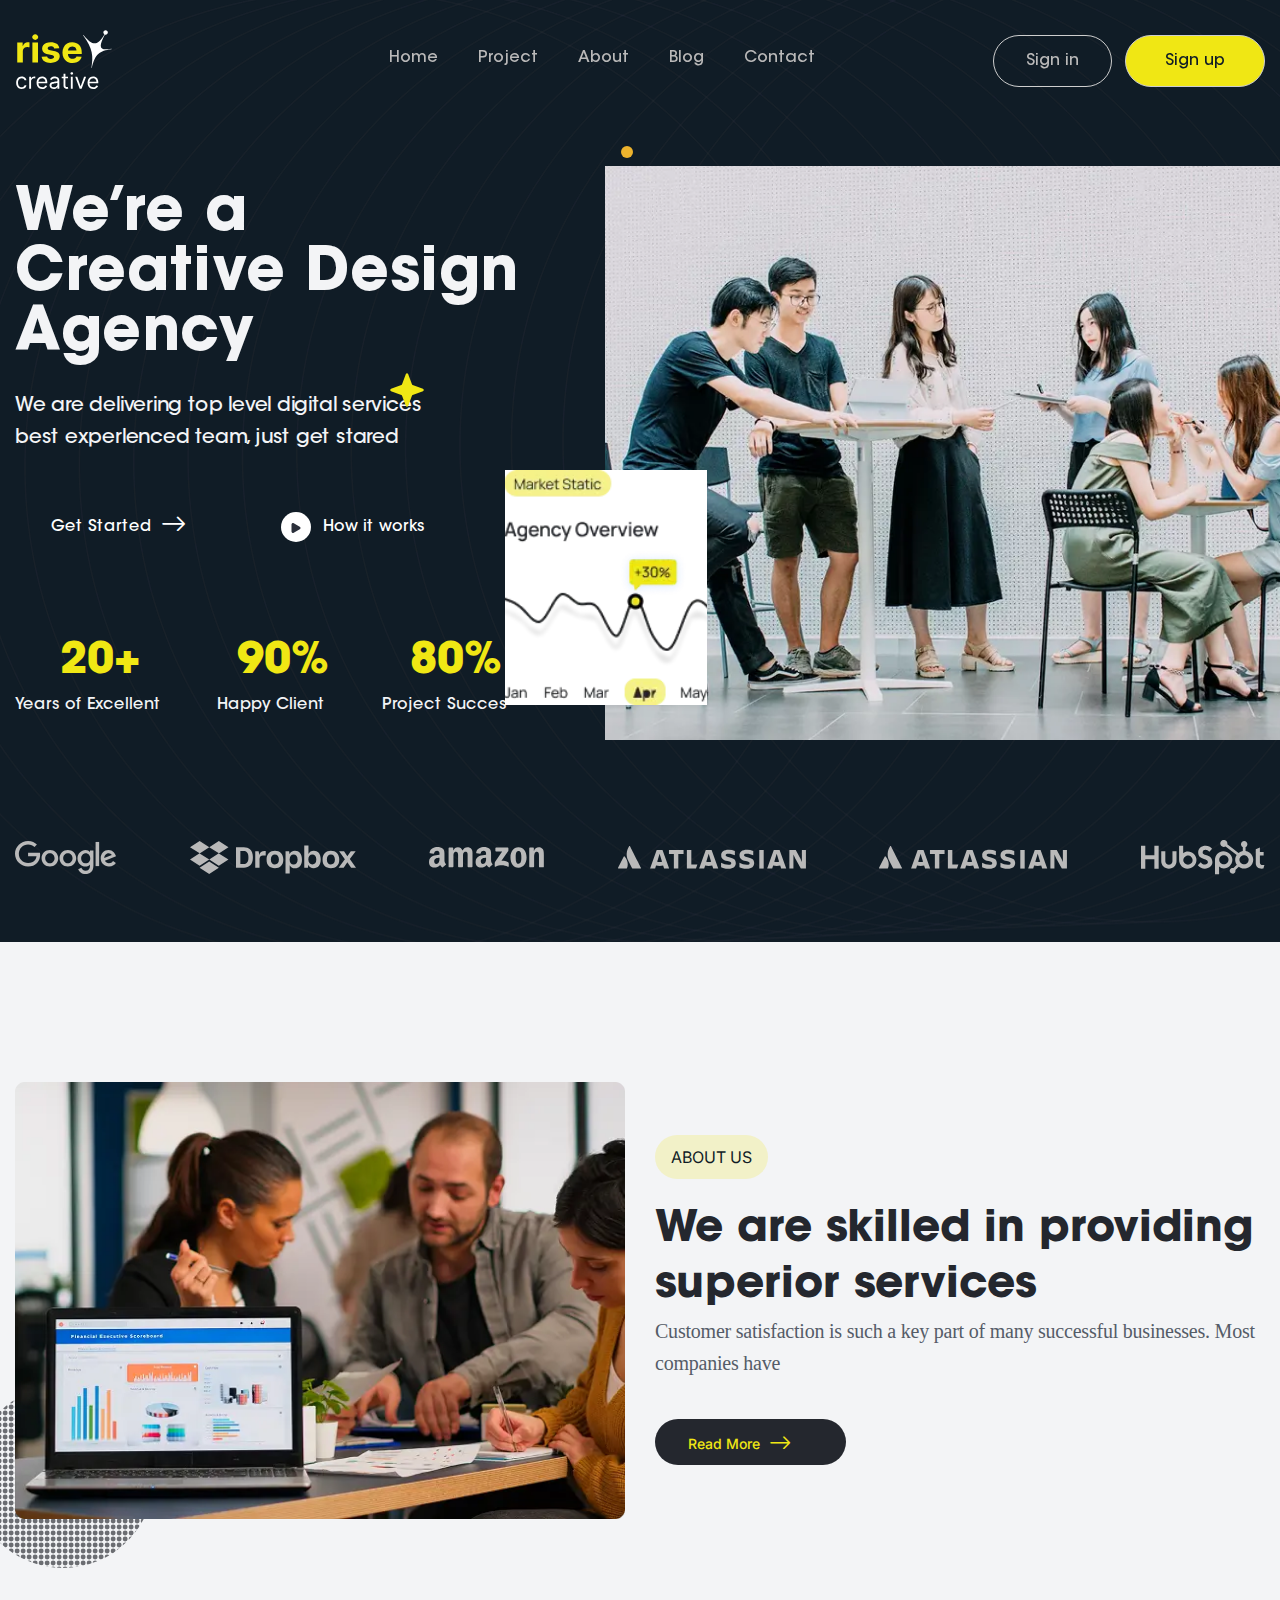
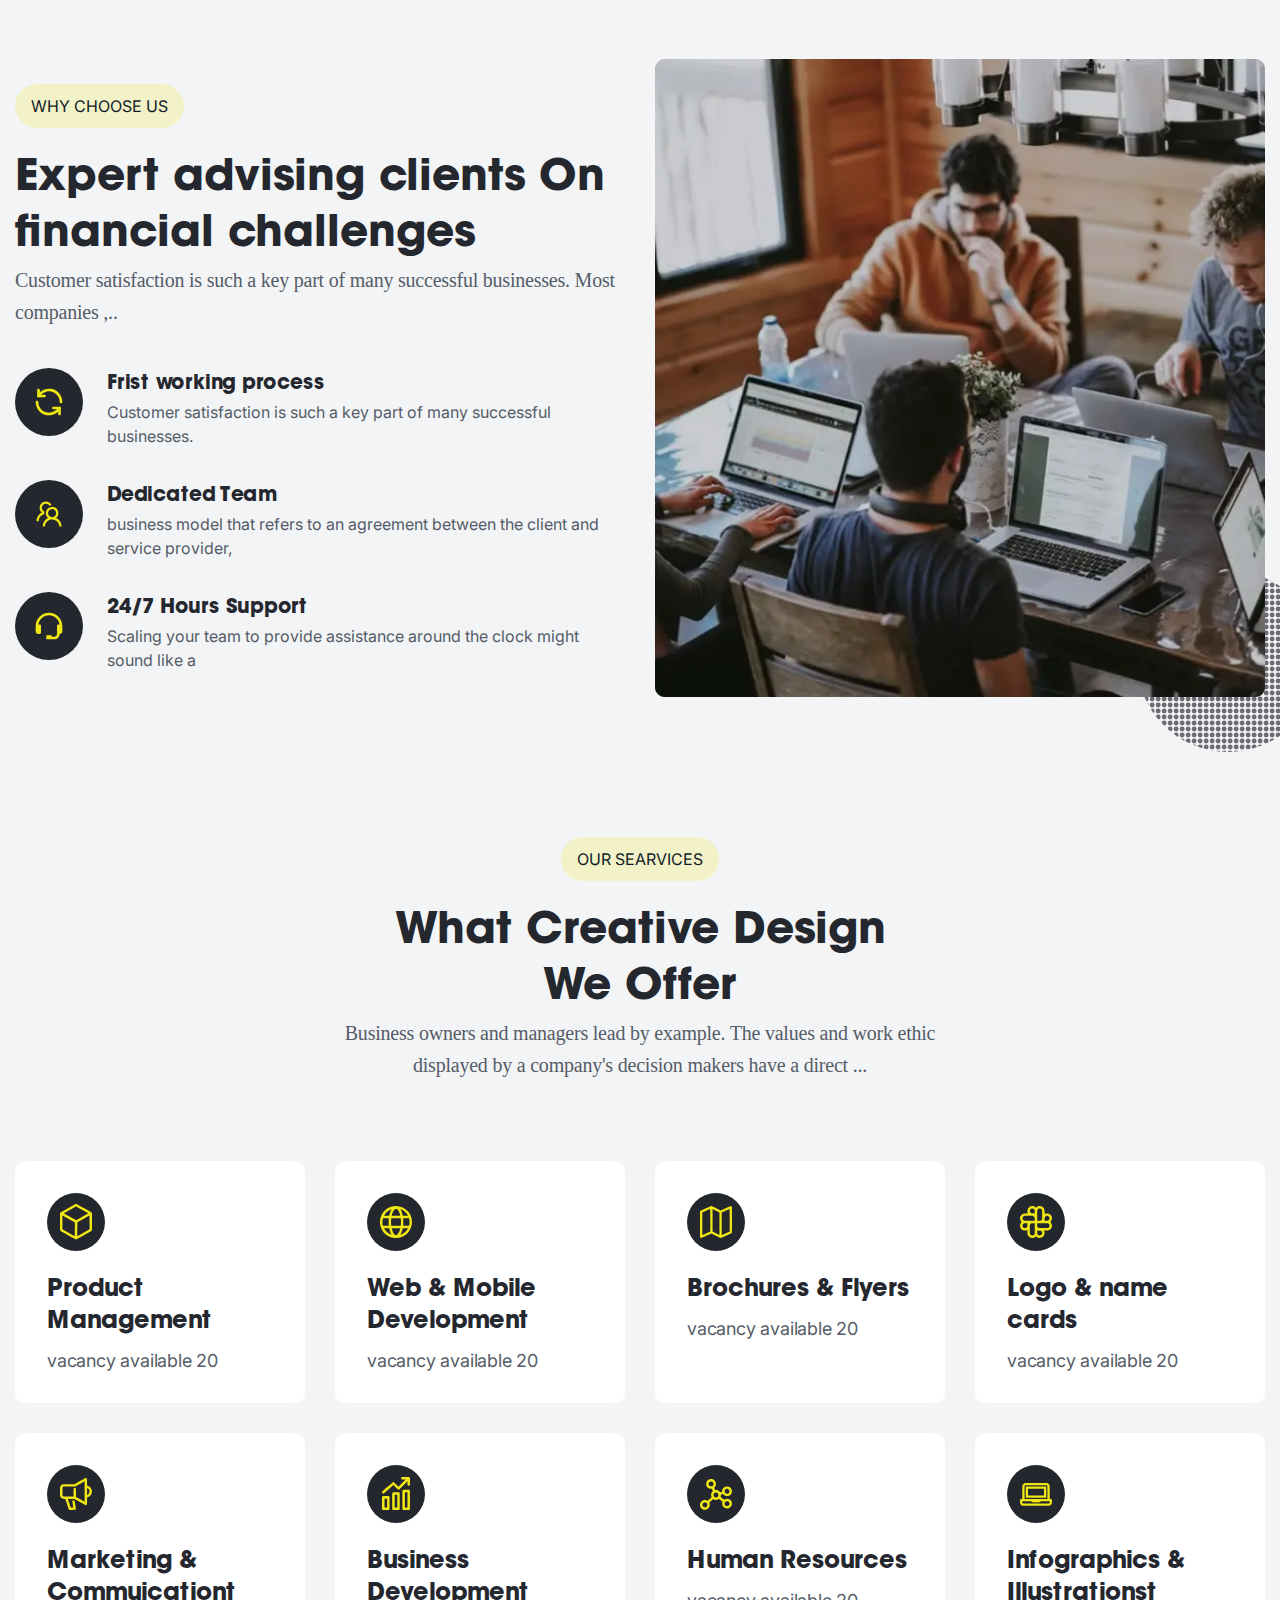
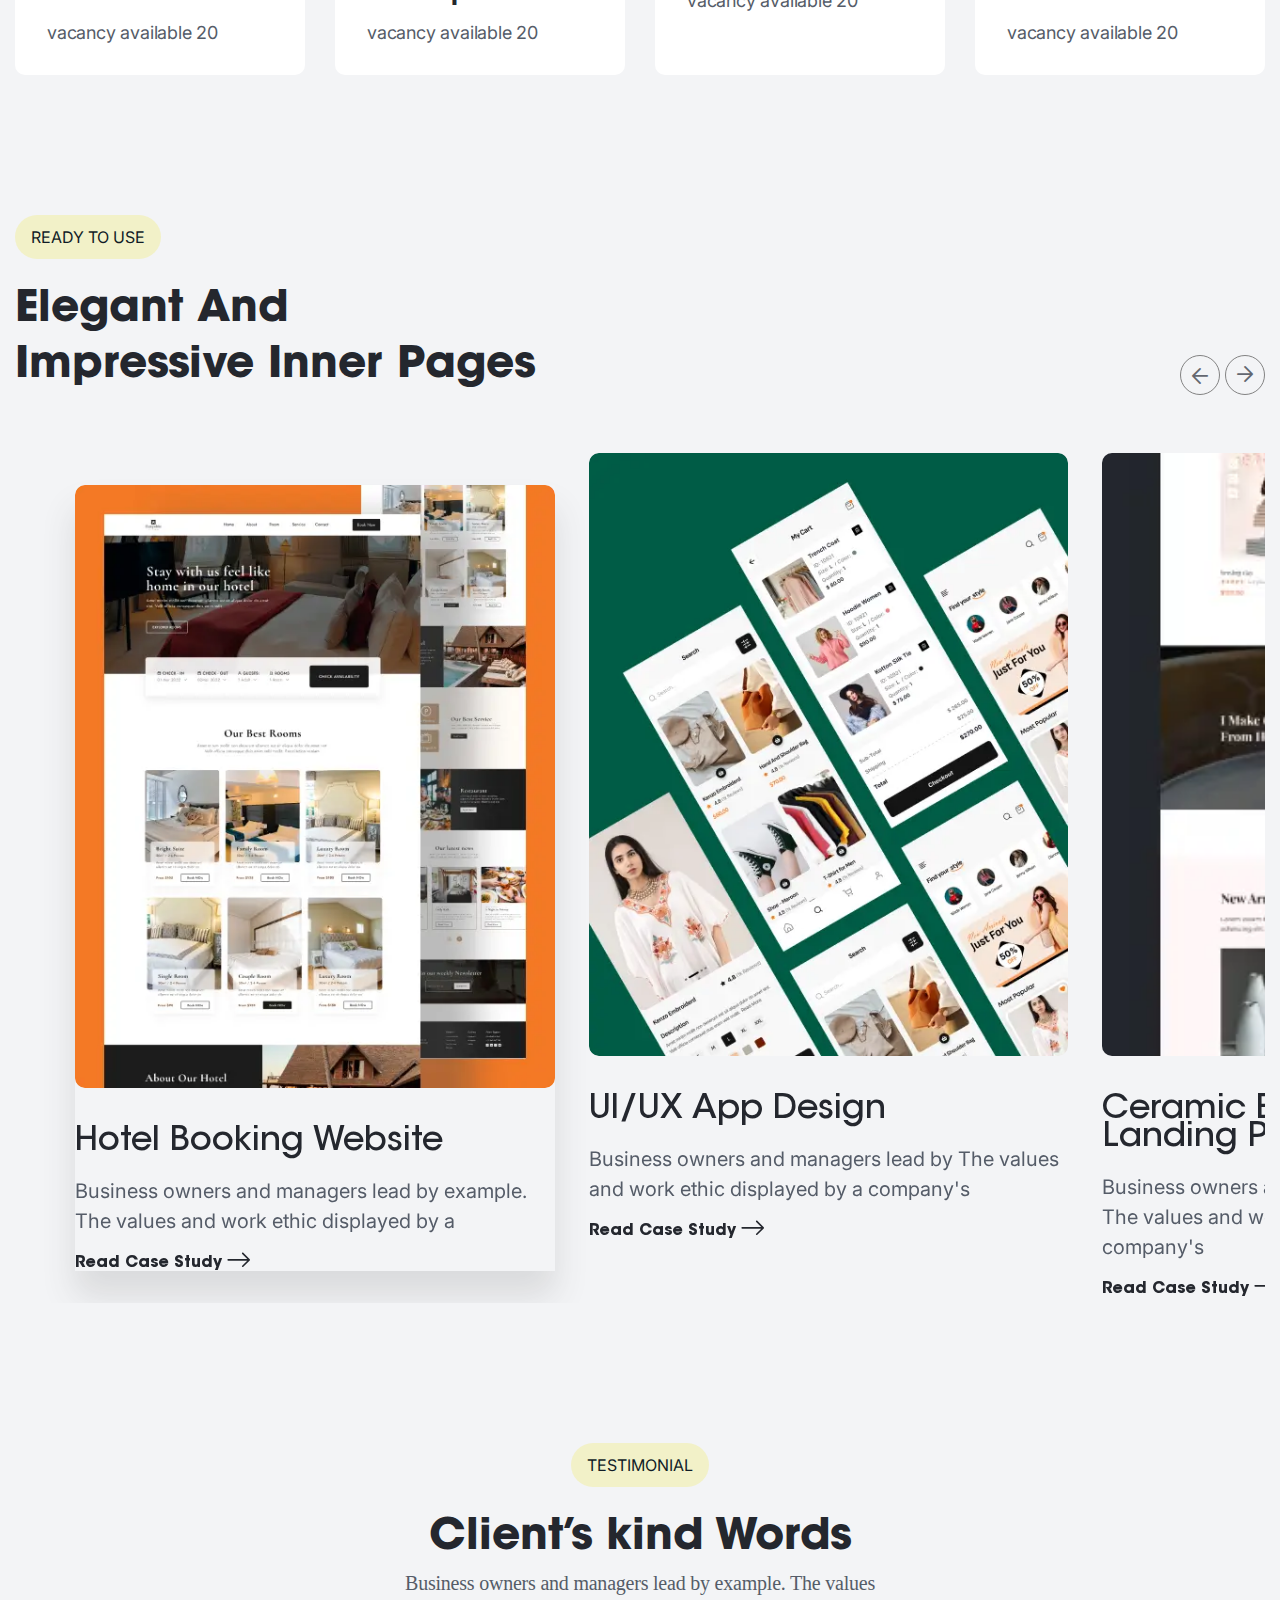
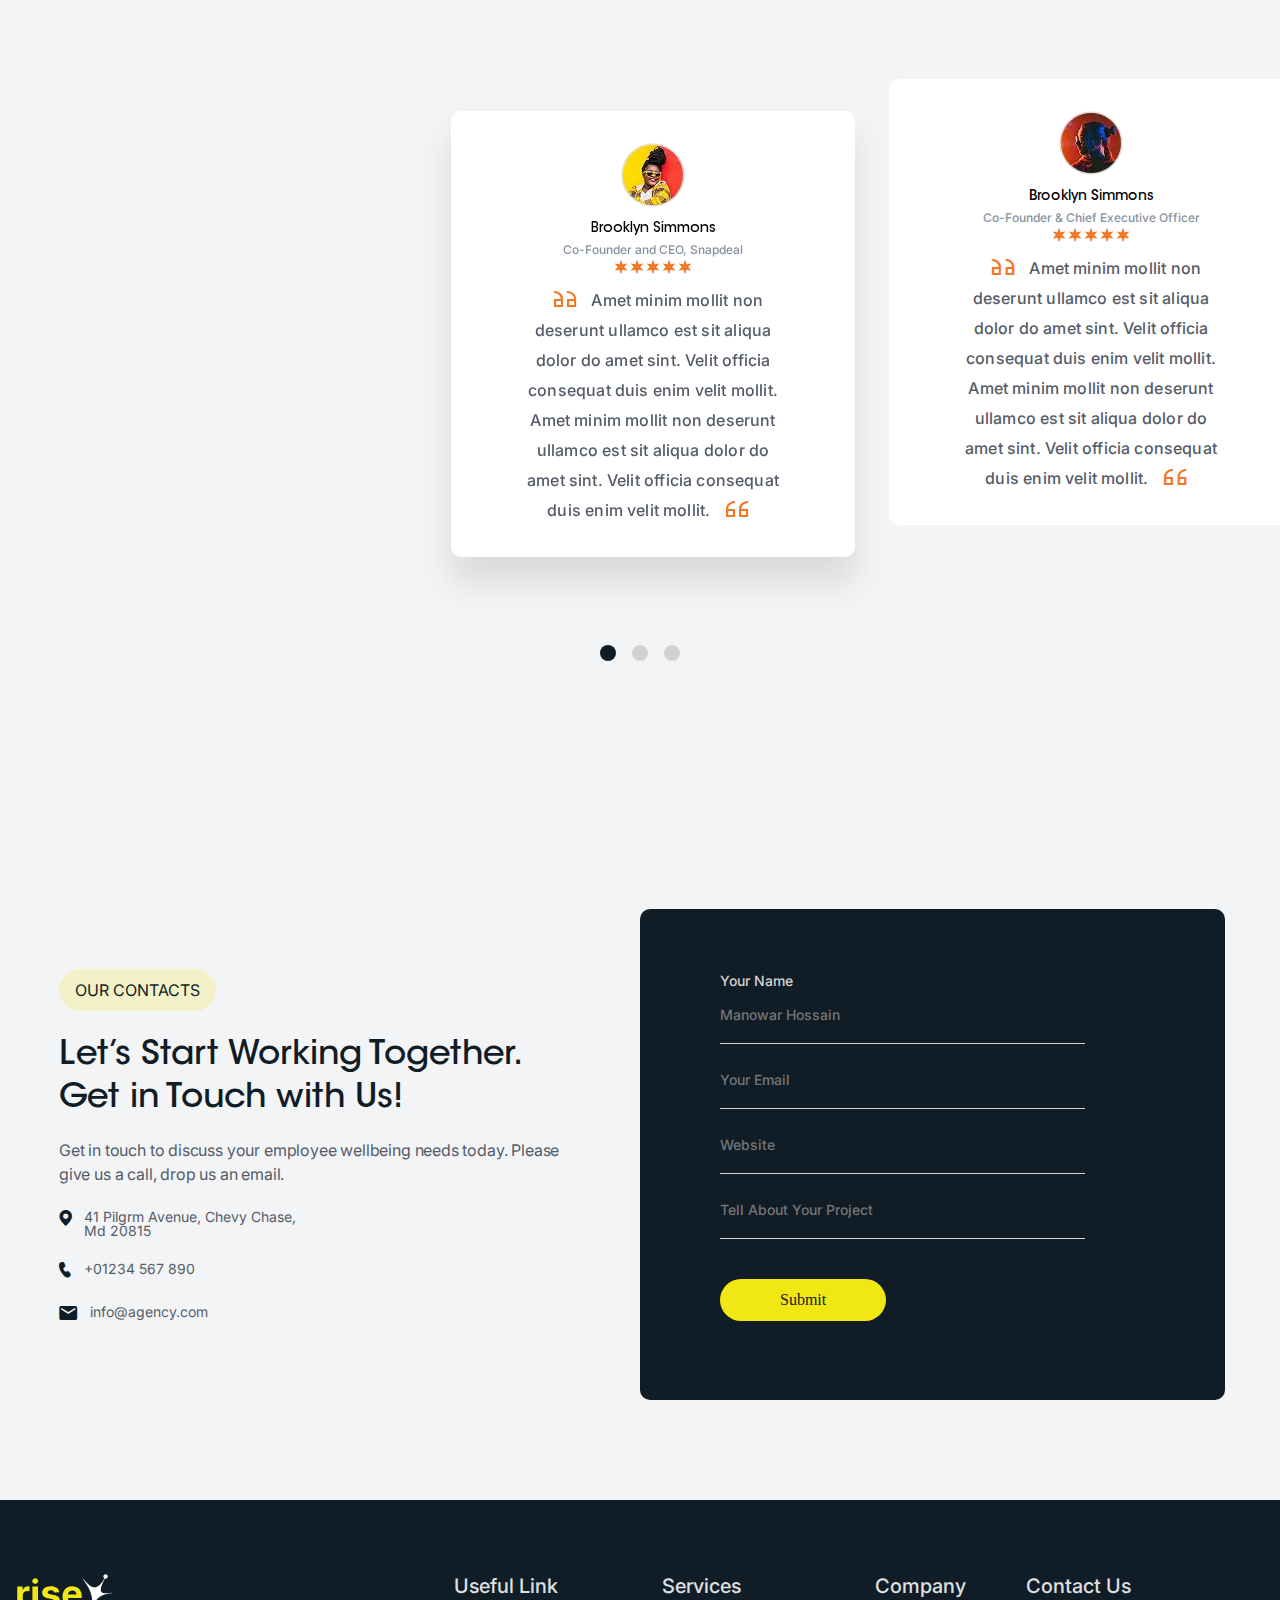
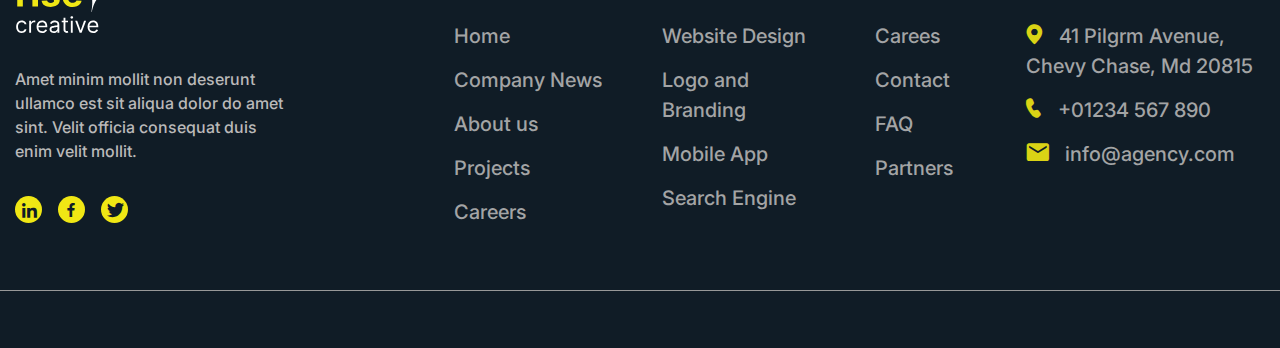
==== commit 19aec28d: "Add files via upload" ====
--- a/index.html
+++ b/index.html
@@ -55,7 +55,7 @@
 				</div>
 			</div>
 		</header>
-		<main class="page">			
+		<main class="page">
 			<div class="page__hero hero">
 				<div class="hero__container">
 					<div class="hero__content">
@@ -300,41 +300,41 @@
 					</div>
 					<div class="jop__slider slider-jop">
 						<div class="slider-jop__swiper swiper">
-							<div class="slider-jop__wrapper swiper-wrapper">
-								<div class="slider-jop__slide swiper-slide">
-									<div class="slider-jop__image">
+							<div class="swiper-wrapper">
+								<div class="swiper-slide">
+									<div class="swiper-slide__image">
 										<img class="image" src="img/jop/01.webp" alt="image">
 									</div>
-									<div class="slider-jop__blok">
-										<h3 class="slider-jop__title">Hotel Booking Website</h3>
-										<div class="slider-jop__text">
+									<div class="swiper-slide__blok">
+										<h3 class="swiper-slide__title">Hotel Booking Website</h3>
+										<div class="swiper-slide__text">
 											Business owners and managers lead by example. The values and work ethic displayed by a
 										</div>
-										<a href="#" class="slider-jop__link">Read Case Study <span class="-icon-arrow"></span></a>
-									</div>
-								</div>
-								<div class="slider-jop__slide swiper-slide">
-									<div class="slider-jop__image">
+										<a href="#" class="swiper-slide__link">Read Case Study <span class="-icon-arrow"></span></a>
+									</div>
+								</div>
+								<div class="swiper-slide">
+									<div class="swiper-slide__image">
 										<img class="image" src="img/jop/02.webp" alt="image">
 									</div>
-									<div class="slider-jop__blok">
-										<h3 class="slider-jop__title">UI/UX App Design</h3>
-										<div class="slider-jop__text">
+									<div class="swiper-slide__blok">
+										<h3 class="swiper-slide__title">UI/UX App Design</h3>
+										<div class="swiper-slide__text">
 											Business owners and managers lead by The values and work ethic displayed by a company's
 										</div>
-										<a href="#" class="slider-jop__link">Read Case Study <span class="-icon-arrow"></span></a>
-									</div>
-								</div>
-								<div class="slider-jop__slide swiper-slide">
-									<div class="slider-jop__image">
+										<a href="#" class="swiper-slide__link">Read Case Study <span class="-icon-arrow"></span></a>
+									</div>
+								</div>
+								<div class="swiper-slide">
+									<div class="swiper-slide__image">
 										<img class="image" src="img/jop/03.webp" alt="image">
 									</div>
-									<div class="slider-jop__blok">
-										<h3 class="slider-jop__title">Ceramic E-commerce Landing Page</h3>
-										<div class="slider-jop__text">
+									<div class="swiper-slide__blok">
+										<h3 class="swiper-slide__title">Ceramic E-commerce Landing Page</h3>
+										<div class="swiper-slide__text">
 											Business owners and managers lead by example. The values and work ethic displayed by a company's
 										</div>
-										<a href="#" class="slider-jop__link">Read Case Study <span class="-icon-arrow"></span></a>
+										<a href="#" class="swiper-slide__link">Read Case Study <span class="-icon-arrow"></span></a>
 									</div>
 								</div>
 							</div>
@@ -351,79 +351,82 @@
 							<p>Business owners and managers lead by example. The values</p>
 						</div>
 					</div>
-					<div class="word__swiper swiper">
-						<div class="word__slide slide-word swiper-wrapper">
-							<div class="slide-word__body swiper-slide">
-								<div class="slide-word__img">
-									<img src="img/words/01.webp" alt="img">
-								</div>
-								<div class="slide-word__blok">
-									<h4 class="slide-word__title">Brooklyn Simmons</h4>
-									<div class="slide-word__text">
-										<p>Co-Founder and CEO, Snapdeal</p>
-									</div>
-									<div class="slide-word__rate">
-										<img src="img/words/star.svg" alt="rate">
-									</div>
-								</div>
-								<div class="slide-word__paragraph">
-									<span class="-icon-marks-ent"></span>
-									Amet minim mollit non deserunt ullamco est sit aliqua dolor do amet sint. Velit officia consequat
-									duis enim velit
-									mollit. Amet minim mollit non deserunt ullamco est sit aliqua dolor do amet sint. Velit officia
-									consequat duis enim
-									velit mollit.
-									<span class="-icon-marks-start"></span>
-								</div>
-							</div>
-							<div class="slide-word__body swiper-slide">
-								<div class="slide-word__img">
-									<img src="img/words/02.webp" alt="img">
-								</div>
-								<div class="slide-word__blok">
-									<h4 class="slide-word__title">Brooklyn Simmons</h4>
-									<div class="slide-word__text">
-										<p>Co-Founder & Chief Executive Officer</p>
-									</div>
-									<div class="slide-word__rate">
-										<img src="img/words/star.svg" alt="rate">
-									</div>
-								</div>
-								<div class="slide-word__paragraph">
-									<span class="-icon-marks-ent"></span>
-								Amet minim mollit non deserunt ullamco est sit aliqua dolor do amet sint. Velit officia consequat duis enim velit
-								mollit. Amet minim mollit non deserunt ullamco est sit aliqua dolor do amet sint. Velit officia consequat duis enim
+				</div>
+				<div class="word__swiper swiper">
+					<div class="word__slide slide-word swiper-wrapper">
+						<div class="slide-word__body swiper-slide">
+							<div class="slide-word__img">
+								<img src="img/words/01.webp" alt="img">
+							</div>
+							<div class="slide-word__blok">
+								<h4 class="slide-word__title">Brooklyn Simmons</h4>
+								<div class="slide-word__text">
+									<p>Co-Founder and CEO, Snapdeal</p>
+								</div>
+								<div class="slide-word__rate">
+									<img src="img/words/star.svg" alt="rate">
+								</div>
+							</div>
+							<div class="slide-word__paragraph">
+								<span class="-icon-marks-ent"></span>
+								Amet minim mollit non deserunt ullamco est sit aliqua dolor do amet sint. Velit officia consequat
+								duis enim velit
+								mollit. Amet minim mollit non deserunt ullamco est sit aliqua dolor do amet sint. Velit officia
+								consequat duis enim
 								velit mollit.
-									<span class="-icon-marks-start"></span>
-								</div>
-							</div>
-							<div class="slide-word__body swiper-slide">
-								<div class="slide-word__img">
-									<img src="img/words/03.webp" alt="img">
-								</div>
-								<div class="slide-word__blok">
-									<h4 class="slide-word__title">Jacob Jones</h4>
-									<div class="slide-word__text">
-										<p>Marketing Coordinator</p>
-									</div>
-									<div class="slide-word__rate">
-										<img src="img/words/star.svg" alt="rate">
-									</div>
-								</div>
-								<div class="slide-word__paragraph">
-									<span class="-icon-marks-ent"></span>
-									Amet minim mollit non deserunt ullamco est sit aliqua dolor do amet sint. Velit officia consequat duis enim velit
-									mollit. Amet minim mollit non deserunt ullamco est sit aliqua dolor do amet sint. Velit officia cons
-									<span class="-icon-marks-start"></span>
-								</div>
-							</div>
-						</div>
-						<div class="word__pagination swiper-pagination">
-							<samp class="word__bullet"></samp>
-							<samp class="word__bullet"></samp>
-							<samp class="word__bullet"></samp>
-							<samp class="word__bullet"></samp>
-						</div>
+								<span class="-icon-marks-start"></span>
+							</div>
+						</div>
+						<div class="slide-word__body swiper-slide">
+							<div class="slide-word__img">
+								<img src="img/words/02.webp" alt="img">
+							</div>
+							<div class="slide-word__blok">
+								<h4 class="slide-word__title">Brooklyn Simmons</h4>
+								<div class="slide-word__text">
+									<p>Co-Founder & Chief Executive Officer</p>
+								</div>
+								<div class="slide-word__rate">
+									<img src="img/words/star.svg" alt="rate">
+								</div>
+							</div>
+							<div class="slide-word__paragraph">
+								<span class="-icon-marks-ent"></span>
+								Amet minim mollit non deserunt ullamco est sit aliqua dolor do amet sint. Velit officia consequat duis
+								enim velit
+								mollit. Amet minim mollit non deserunt ullamco est sit aliqua dolor do amet sint. Velit officia
+								consequat duis enim
+								velit mollit.
+								<span class="-icon-marks-start"></span>
+							</div>
+						</div>
+						<div class="slide-word__body swiper-slide">
+							<div class="slide-word__img">
+								<img src="img/words/03.webp" alt="img">
+							</div>
+							<div class="slide-word__blok">
+								<h4 class="slide-word__title">Jacob Jones</h4>
+								<div class="slide-word__text">
+									<p>Marketing Coordinator</p>
+								</div>
+								<div class="slide-word__rate">
+									<img src="img/words/star.svg" alt="rate">
+								</div>
+							</div>
+							<div class="slide-word__paragraph">
+								<span class="-icon-marks-ent"></span>
+								Amet minim mollit non deserunt ullamco est sit aliqua dolor do amet sint. Velit officia consequat duis
+								enim velit
+								mollit. Amet minim mollit non deserunt ullamco est sit aliqua dolor do amet sint. Velit officia cons
+								<span class="-icon-marks-start"></span>
+							</div>
+						</div>
+					</div>
+					<div class="word__pagination swiper-pagination">
+						<samp class="word__bullet"></samp>
+						<samp class="word__bullet"></samp>
+						<samp class="word__bullet"></samp>
+						<samp class="word__bullet"></samp>
 					</div>
 				</div>
 			</div>
--- a/css/style.css
+++ b/css/style.css
@@ -872,9 +872,6 @@
 }
 .jop__control {
   align-self: flex-end;
-  display: flex;
-  -moz-column-gap: 0.75rem;
-       column-gap: 0.75rem;
 }
 .jop__arrow {
   width: 2.5rem;
@@ -894,39 +891,36 @@
   }
 }
 .slider-jop__swiper {
-  display: flex;
-  -moz-column-gap: 1.875rem;
-       column-gap: 1.875rem;
-}
-.slider-jop__wrapper {
-  display: flex;
-  -moz-column-gap: 1.875rem;
-       column-gap: 1.875rem;
-}
-.slider-jop__slide {
-  flex-basis: 31.875rem;
+  box-sizing: content-box;
+}
+
+.swiper-slide {
   display: flex;
   flex-direction: column;
+  row-gap: 2.5rem;
   justify-content: space-between;
 }
-.slider-jop__image {
-  aspect-ratio: 420/641;
+.swiper-slide__image {
+  aspect-ratio: 510/641;
   border-radius: 0.625rem;
   overflow: hidden;
-  margin-block-end: 2.5rem;
-}
-.slider-jop__image img {
+}
+.swiper-slide__image img {
   -o-object-fit: cover;
      object-fit: cover;
 }
-.slider-jop__title {
+.swiper-slide__blok {
+  align-items: flex-end;
+  display: grid;
+}
+.swiper-slide__title {
   margin-block-end: 1.25rem;
   color: var(--color1);
   font-size: 2.125rem;
   font-weight: 500;
   line-height: 0.8235; /* 82.353% */
 }
-.slider-jop__text {
+.swiper-slide__text {
   margin-block-end: 1rem;
   color: var(--main-color-4);
   font-family: Inter;
@@ -934,7 +928,7 @@
   font-weight: 400;
   line-height: 1.5; /* 150% */
 }
-.slider-jop__link {
+.swiper-slide__link {
   color: var(--color1);
   font-size: 1rem;
   font-weight: 600;
@@ -945,8 +939,7 @@
 }
 .word__slide {
   display: flex;
-  -moz-column-gap: 1.875rem;
-       column-gap: 1.875rem;
+  justify-content: center;
   margin-block-end: 5rem;
 }
 .word__pagination {
@@ -1013,8 +1006,9 @@
 }
 
 .swiper-slide-active {
-  transition-timing-function: scale(1.2);
-  max-width: 35.5rem;
+  margin-block: 2rem;
+  margin-inline: 3.75rem;
+  transform: scale(1.5);
   box-shadow: 0px 25px 32px 0px rgba(67, 67, 67, 0.14);
 }
 
